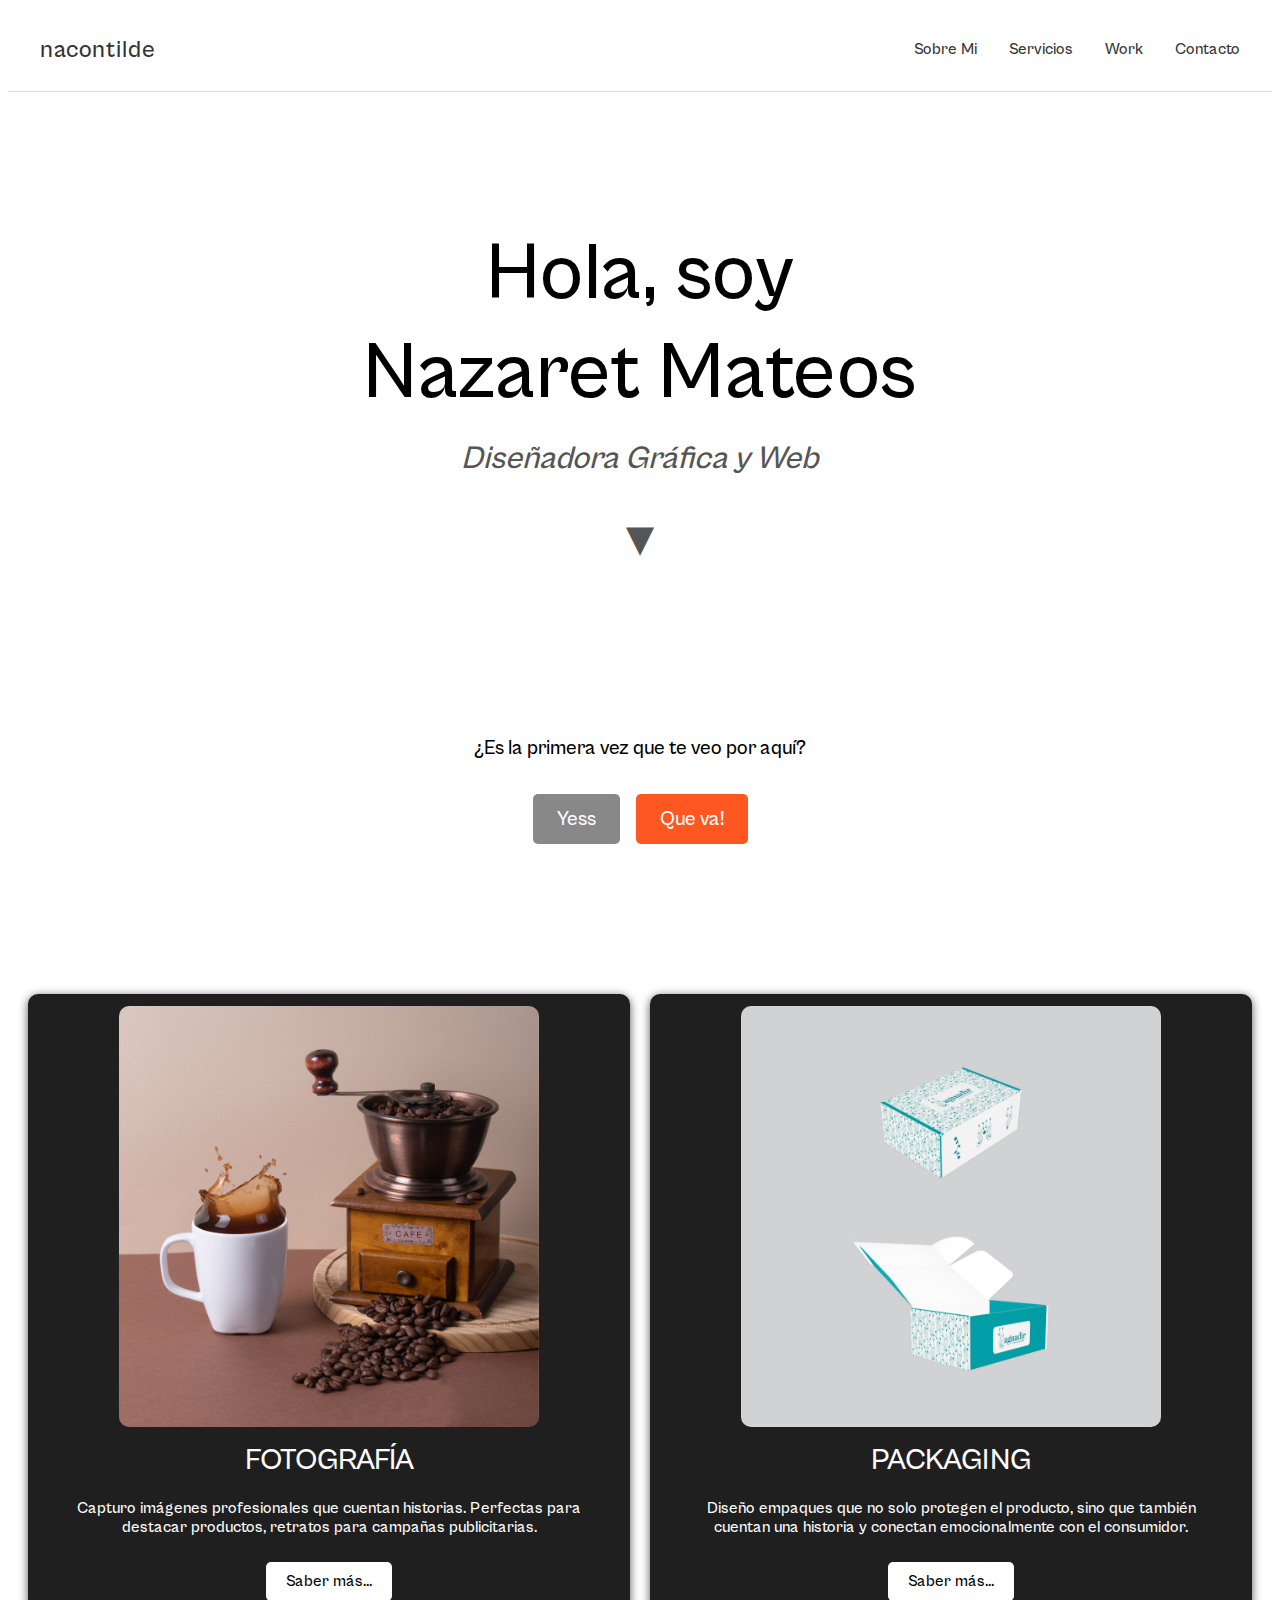
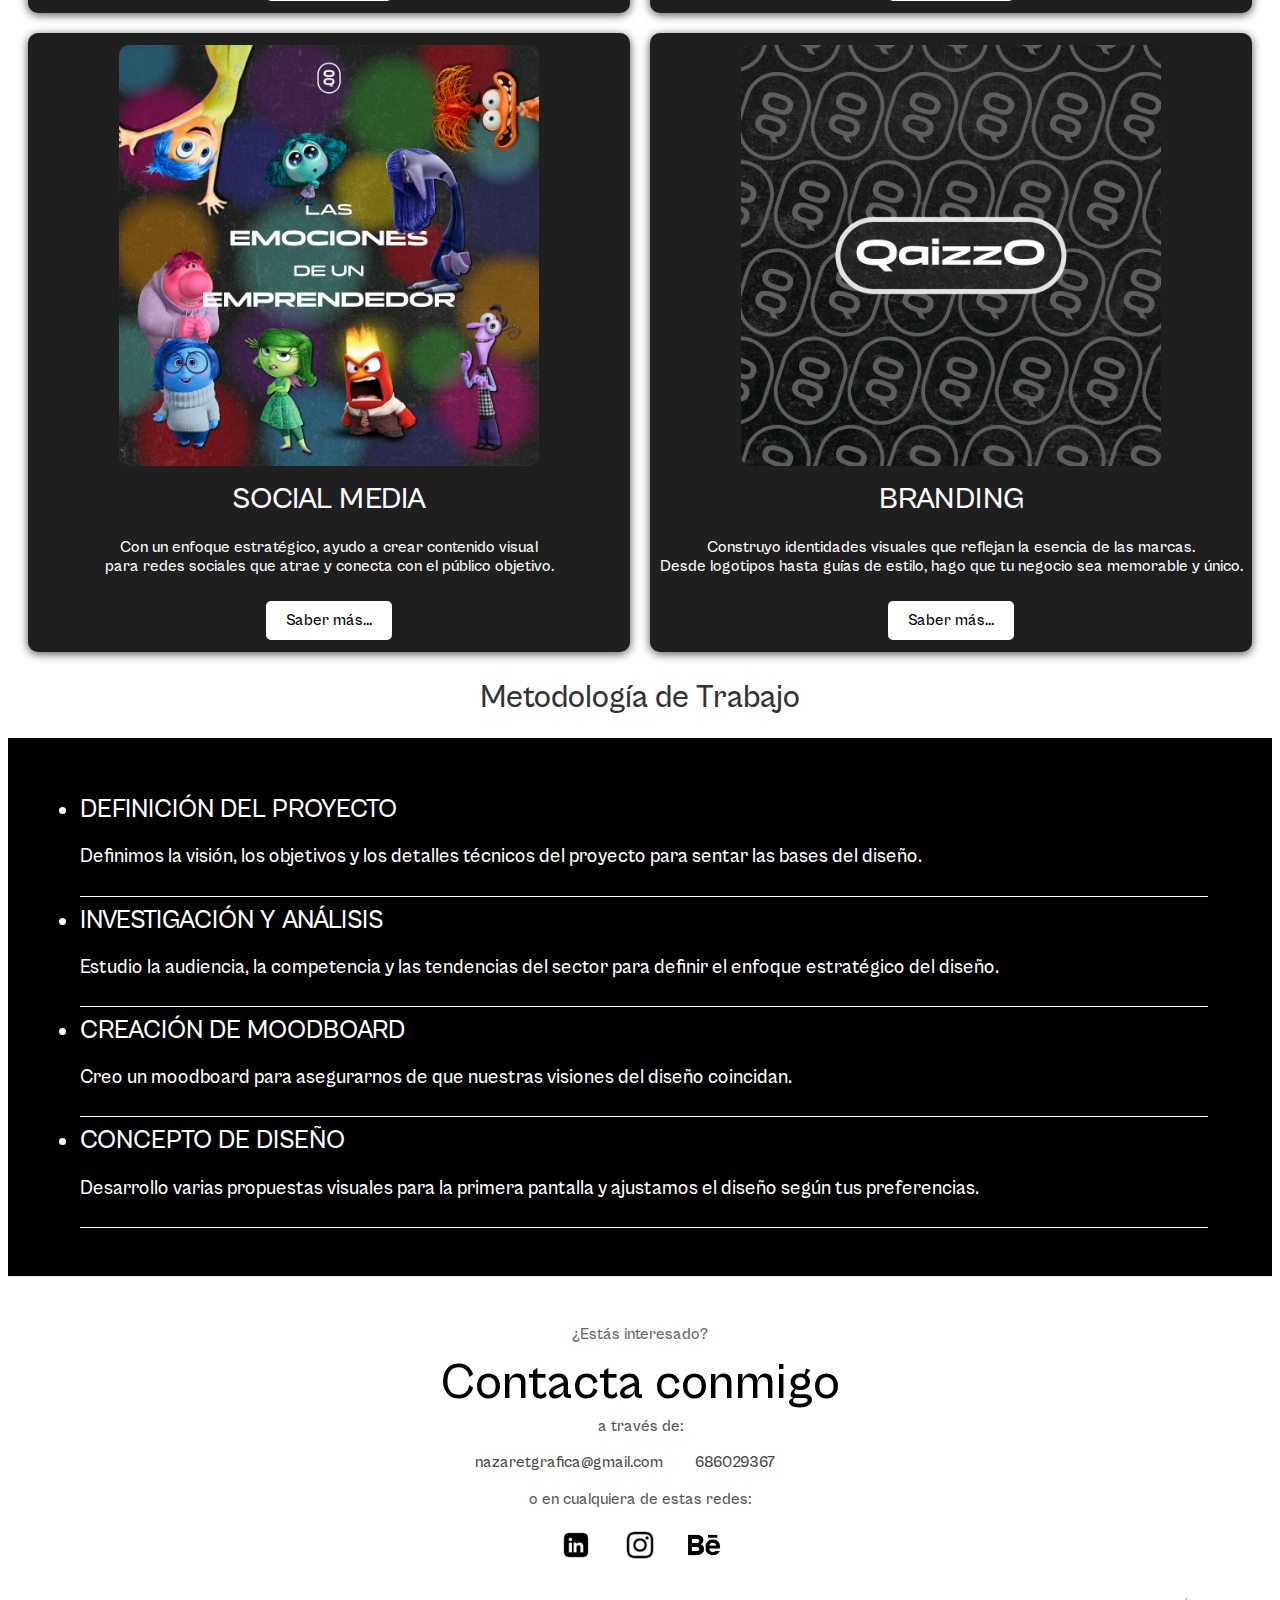
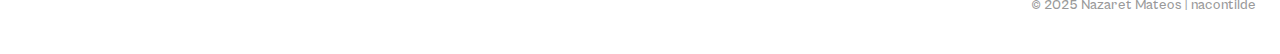
==== Portfolio/index.html @ 20e530ae "guardar" ====
<!DOCTYPE html>
<html lang="en">

<head>
  <meta charset="UTF-8">
  <meta name="viewport" content="width=device-width, initial-scale=1.0">
  <title>Porfolio</title>
  <script defer src="portfolio.js"></script>
  <link rel="stylesheet" href="portfolio.css">
</head>

<body>
  <!-- HEADER -->
  <header class="header">
    <div class="header__container">

      <div class="header__logo-container">
        <a href="index.html" class="header__logo">nacontilde</a>
      </div>


      <nav class="header__nav">
        <ul class="header__menu">
          <li class="header__menu-item"><a href="About.html" class="header__menu-link">Sobre Mi</a></li>


          <li class="header__menu-item header__menu-item--dropdown">
            <a href="Servicios.html" class="header__menu-link">Servicios</a>
            <ul class="header__submenu">
              <li class="header__submenu-item"><a href="Fotografia.html" class="header__submenu-link">Fotografía</a>
              </li>
              <li class="header__submenu-item"><a href="Packaging.html" class="header__submenu-link">Packaging</a></li>
              <li class="header__submenu-item"><a href="SM.html" class="header__submenu-link">Social
                  Media</a></li>
              <li class="header__submenu-item"><a href="Branding.html" class="header__submenu-link">Branding</a></li>
            </ul>
          </li>

          <li class="header__menu-item"><a href="Work.html" class="header__menu-link">Work</a></li>
          <li class="header__menu-item"><a href="Contacto.html" class="header__menu-link">Contacto</a></li>
        </ul>
      </nav>
    </div>
  </header>



  <!--CUERPO-->


  <section class="intro">
    <div class="intro__principal">
      <div class="intro__texto">
        <h1 class="intro__titulo">Hola, soy<br> Nazaret Mateos</h1>
        <p class="intro__subtitulo">
          Diseñadora Gráfica y Web<br>
        </p>
      </div>
      <div class="intro__scroll">
        <span class="intro__scroll-indica">&#9660;</span>
      </div>
  </section>

  <div class="intro__pregunta">
    <p class="intro__boton">¿Es la primera vez que te veo por aquí?</p>
    <div class="intro__botones">
      <button class="intro__boton intro__boton--yes" onclick="handleButtonClick('yes')">Yess</button>
      <button class="intro__boton intro__boton--no" onclick="handleButtonClick('no')">Que va!</button>
    </div>

    <!-- alerta -->
    <div id="alert-container" class="alert-container">
      <p id="alert-text" class="alert-text"></p>
      <button class="alert-close" onclick="closeAlert()">Cerrar</button>
    </div>
  </div>


<!-- SERVICIOS -->
<div class="productos">
  <div class="producto">
    <img class=producto__img src="fotografia/peque.jpg" alt="Producto 1">
    <h3  class="producto__h3">FOTOGRAFÍA</h3>
    <p  class="producto__p">Capturo imágenes profesionales que cuentan historias. Perfectas para <br>
      destacar productos, retratos para campañas publicitarias.</p>
    <a href="Fotografia.html"></a>
    <button class="click-boton">Saber más...</button>
    </a>
  </div>
  <div class="producto">
    <img class=producto__img src="packaging/caja.jpg" alt="Producto 2">
    <h3 class="producto__h3">PACKAGING</h3>
    <p class="producto__p">Diseño empaques que no solo protegen el producto, sino que también <br>
      cuentan una historia y conectan emocionalmente con el consumidor.</p>
    <a href="Packaging.html" target="_blank">
      <button class="click-boton">Saber más...</button>
    </a>
  </div>
  <div class="producto">
    <img class=producto__img src="SocialMedia/emociones.jpg" alt="Producto 3">
    <h3  class="producto__h3">SOCIAL MEDIA</h3>
    <p  class="producto__p">Con un enfoque estratégico, ayudo a crear contenido visual <br>
      para redes sociales que atrae y conecta con el público objetivo.</p>
    <a href="SM.html">
      <button class="click-boton">Saber más...</button>
    </a>
  </div>
  <div class="producto">
    <img class=producto__img src="branding/qfondo.jpg" alt="Producto 3">
    <h3  class="producto__h3">BRANDING</h3>
    <p  class="producto__p">Construyo identidades visuales que reflejan la esencia de las marcas.<br>
      Desde logotipos hasta guías de estilo, hago que tu negocio sea memorable y único.</p>
    <a href="Branding.html">
      <button class="click-boton">Saber más...</button>
    </a>
  </div>
</div>






  <h2 class="metodologia__titulo">Metodología de Trabajo</h2>

  <div class="metodologia">
    <ul class="lista">
      <li class="lista__item">DEFINICIÓN DEL PROYECTO
        <p>Definimos la visión, los objetivos y los detalles técnicos del proyecto para sentar las bases del diseño.</p>
      </li>
      <li class="lista__item">INVESTIGACIÓN Y ANÁLISIS
        <p>Estudio la audiencia, la competencia y las tendencias del sector para definir el enfoque estratégico del
          diseño.</p>
      </li>
      <li class="lista__item">CREACIÓN DE MOODBOARD
        <p>Creo un moodboard para asegurarnos de que nuestras visiones del diseño coincidan.</p>
      </li>
      <li class="lista__item">CONCEPTO DE DISEÑO
        <p>Desarrollo varias propuestas visuales para la primera pantalla y ajustamos el diseño según tus preferencias.
        </p>
      </li>
  </div>


  



  <!--FOOTER-->
  <footer class="footer">
    <div class="footer__contenido">
      <p class="footer__intro">¿Estás interesado?</p>
      <h2 class="footer__title">Contacta conmigo</h2>
      <p class="footer__text"> a través de:</p>
      <div class="footer__contacto">
        <a href="mailto:nazaretgrafica@gmail.com" class="footer__link">nazaretgrafica@gmail.com</a>
        <p class="footer__link">686029367</p>
      </div>
      <p class="footer__text"> o en cualquiera de estas redes:</p>
      <div class="footer__socials">
        <a href="https://www.linkedin.com/in/nazaretmateos/" class="footer__social" aria-label="LinkedIn"
          target="_blank">
          <img src="fotos/linkedin.png" alt="LinkedIn" class="footer__icon">
        </a>
        <a href="https://www.instagram.com/nacontilde/" class="footer__social" aria-label="Instagram" target="_blank">
          <img src="fotos/instagram.png" alt="Instagram" class="footer__icon">
        </a>
        <a href="https://www.behance.net/nazaretmateosgarcia" class="footer__social" aria-label="Behance"
          target="_blank">
          <img src="fotos/Behance-icon-01.png" alt="Behance" class="footer__icon">
        </a>
      </div>
    </div>
    <div class="footer__bottom">
      <p class="footer__copyright">
        © 2025 Nazaret Mateos | nacontilde
      </p>
    </div>
  </footer>
</body>

</html>
---- Portfolio/portfolio.css ----
* {
  box-sizing: border-box;
  font-family: 'Cabinet Grotesk';
}

@font-face {
  font-family: 'Cabinet Grotesk';
  src: url('fuentes/CabinetGrotesk-Variable.ttf');
  font-weight: 500;
  font-style: normal;
}

body {
  background-color: #ffffff;
  color: #333;
}

/* HEADER */
.header {
  background-color: #fff;
  border-bottom: 1px solid #ddd;
  padding: 1rem 2rem;
  position: sticky;
  top: 0;
  z-index: 10;
}

.header__container {
  display: flex;
  justify-content: space-between;
  align-items: center;
}


.header__logo-container {
  display: flex;
  align-items: center;
  gap: 0.5rem;
}

.header__logo-imagen {
  width: 60px;
  height: 60px;
  border-radius: 30px;
}

.header__logo {
  font-size: 1.5rem;
  font-weight: bold;
  text-decoration: none;
  color: #333;
}


.header__menu {
  list-style: none;
  display: flex;
  gap: 2rem;
}

.header__menu-link {
  text-decoration: none;
  color: #333;
  font-size: 1rem;
  transition: color 0.3s;
}

.header__menu-link:hover {
  text-decoration: underline;
}


.header__menu-item--dropdown {
  position: relative;
}

.header__submenu {
  list-style: none;
  position: absolute;
  top: 100%;
  left: 0;
  background-color: #fff;
  border: 1px solid #ddd;
  box-shadow: 0px 4px 6px rgba(0, 0, 0, 0.1);
  display: none;
  flex-direction: column;
  padding: 0.5rem 0;
  z-index: 10;
}

.header__submenu-item {
  padding: 0.5rem 1rem;
}

.header__submenu-link {
  text-decoration: none;
  color: #333;
  font-size: 0.9rem;
  transition: color 0.3s;
}

.header__submenu-link:hover {
  text-decoration: underline;
}

.header__menu-item--dropdown:hover .header__submenu {
  display: flex;
}


@media (max-width: 768px) {
  .header__nav {
    position: absolute;
    top: 100%;
    left: 0;
    width: 100%;
    background-color: #fff;
    border-top: 1px solid #ddd;
    display: none;
    flex-direction: column;
  }

  .header__nav--active {
    display: flex;
  }

  .header__menu {
    flex-direction: column;
    gap: 1rem;
    padding: 1rem;
  }

  .header__menu-link {
    font-size: 1.2rem;
  }

  .header__submenu {
    position: static;
    box-shadow: none;
    border: none;
  }

  .header__submenu-item {
    padding: 0.5rem 0;
  }
}





/* PAG PRINCIPAL */

.intro {
  display: flex;
  flex-direction: column;
  align-items: center;
  justify-content: center;
  text-align: center;
  padding: 2rem;
  position: relative;
  margin-bottom: 8%;
  margin-top: 8%;
}

.intro__principal {
  position: relative;
  z-index: 1;
}

.intro__titulo {
  font-size: 5rem;
  font-weight: bold;
  color: #000000;
  margin: 0;
}

.intro__subtitulo {
  font-size: 2rem;
  color: #555555;
  margin-top: 1rem;
  font-style: italic;
  justify-self: center;
}

.intro__scroll {
  position: static;
  bottom: 10px;
  font-size: 3rem;
  color: #555555;
}


.intro__pregunta {
  flex-grow: 1;
  display: flex;
  flex-direction: column;
  margin-bottom: 8rem;

}

.intro__boton {
  font-size: 20px;
  color: #000000;
  align-self: center;
  padding: 0.8rem 1.5rem;
  border: none;
  border-radius: 5px;
  cursor: pointer;
  transition: background-color 0.3s, transform 0.2s;
}

.intro__botones {
  display: flex;
  justify-content: center;
  gap: 1rem;
}


.intro__boton--yes {
  background-color: #888888;
  color: #fff;
}

.intro__boton--yes:hover {
  background-color: #888888;
}

.intro__boton--no {
  background-color: #FF5722;
  color: #fff;
}

.intro__boton--no:hover {
  background-color: #d84315;
}

.alert-container {
  display: none;

  position: fixed;
  top: 50%;
  left: 50%;
  transform: translate(-50%, -50%);
  background-color: #fff;
  padding: 1.5rem 2rem;
  box-shadow: 0 4px 8px rgba(0, 0, 0, 0.2);
  border-radius: 8px;
  z-index: 1000;
  text-align: center;
  width: 300px;
}

.alert-text {
  font-size: 1rem;
  margin-bottom: 1rem;
}

.alert-close {
  padding: 0.5rem 1rem;
  font-size: 0.9rem;
  background-color: #888888;
  color: #fff;
  border: none;
  border-radius: 5px;
  cursor: pointer;
}

.alert-close:hover {
  background-color: #888888;
}

.alert-overlay {
  display: none;
  position: fixed;
  top: 0;
  left: 0;
  width: 100%;
  height: 100%;
  background-color: rgba(0, 0, 0, 0.5);
  z-index: 999;
}




.metodologia__titulo {
  font-size: 2rem;
  margin-bottom: 20px;
  text-align: center;
}

.metodologia__intro {
  font-size: 1.2rem;
  text-align: center;
  margin-bottom: 40px;
}


.metodologia {
  display: flex;
  flex-direction: row;
  justify-content: space-between;
  align-items: flex-start;
  padding: 2rem;
  background-color: #000000;
  color: #ffffff;
}

.lista {
  flex: 1;
  margin-right: 2rem;
}

.what-i-do__description {
  margin-bottom: 2rem;
}

.what-i-do__text {
  font-size: 1.1rem;
  line-height: 1.8;
  margin-bottom: 1rem;
}

.lista__item {
  font-size: 1.6rem;
  font-weight: normal;
  padding: 0.5rem 0;
  border-bottom: 1px solid #ffffff;
  transition: color 0.3s ease, border-color 0.3s ease;
}

.lista__item p {
  font-size: 1.2rem;

}



.productos {
  display: grid;
  grid-template-columns: repeat(2, 1fr);
  gap: 20px;
  margin: 20px;
  margin-top: 150px;
}

.producto {
  background: rgb(31, 31, 31);
  border-radius: 10px;
  overflow: hidden;
  text-align: center;
  transition: transform 0.2s ease-in-out;
  padding-bottom: 2%;
  padding-left: 0.1%;
  padding-top: 2%;
  padding-right: 0.1%;
  box-shadow: 0px 2px 10px rgba(0, 0, 0, 0.667);
}
.producto:hover {
  transform: scale(1.01);

}

.producto__a {
  text-decoration: none;
  color: rgb(255, 255, 255);
}

.producto__img {
  width: 70%;
  height: auto;
  border-radius: 10px;
}

.producto__h3 {
  font-size: 30px;
  margin: 10px 0 5px 0;
  color: white;
}

.producto__p {
  margin: 0 0 10px 0;
  margin-top: 20px;
  color: white;
}


.click-boton{
  display: inline-block;
  padding: 10px 20px;
  margin-top: 15px;
  background-color: #ffffff;
  color: rgb(0, 0, 0);
  border: none;
  border-radius: 5px;
  cursor: pointer;
  font-size: 16px;
  text-align: center;
}

.click-boton:hover {
  background-color: #e0e0e0;
}








/* SOBRE MI */


.about-me {
  display: flex;
  flex-direction: column;
  align-items: center;
  text-align: center;
  padding: 50px 20px;
  gap: 20px;
  background-color: #f9f9f9;
}

.about-me__content {
  max-width: 600px;
}

.about-me__title {
  font-size: 4rem;
  margin-bottom: 10px;
  color: #333;
  transform: translate3d(0px, -50%, 0px) scale3d(0.8, 0.8, 1);
  transform-style: preserve-3d;
  opacity: 0;
  transition: transform 1s ease, opacity 1s ease;
}
.about-me__title--visible {
  transform: translate3d(0px, 0%, 0px) scale3d(1, 1, 1);
  opacity: 1;
}

.about-me__description {
  font-size: 1rem;
  color: #555;
}

.about-me__video {
  position: relative;
  width: 100%;
  max-width: 252px;
  height: 450px;
  overflow: hidden;
  border-radius: 10px;
  box-shadow: 0px 4px 15px rgba(0, 0, 0, 0.2);
}

.about-me__video-element {
  position: absolute;
  top: 0;
  left: 0;
  height: 100%;
  object-fit: cover;
  border-radius: 10px;
}







.about {

  text-align: left;

}

.about__title {
  font-size: 60px;
  margin-bottom: 1px;
  padding: 2rem;
  background-color: #000000;
  color: #ffffff;
}

.about__subtitle {
  margin-left: 1rem;
  font-weight: 500;
  line-height: 130%;
  font-size: 30px;
  

}

.about__text {
  margin-left: 1rem;
  font-weight: 500;
  line-height: 130%;
  font-size: 20px;
  margin-right: 2rem;

}


.contacto-boton {
  margin-left: 3rem;
  display: inline-block;
  padding: 10px 20px;
  margin-top: 20px;
  background-color: #595959;
  color: white;
  text-align: center;
  border: none;
  border-radius: 5px;
  font-size: 22px;
  text-decoration: none;
  cursor: pointer;
  transition: background-color 0.3s ease;
  margin-bottom: 30px;
}

.contacto-boton:hover {
  background-color: #2f2f2f;
}

/* Contenedor principal */
.what-i-do {
  display: flex;
  flex-direction: row;
  justify-content: space-between;
  align-items: flex-start;
  padding: 2rem;
  background-color: #000000;
  color: #ffffff;
}

.what-i-do__content {
  flex: 1;
  margin-right: 2rem;
}

.what-i-do__title {
  font-size: 60px;
  font-weight: bold;
  display: flex;
  align-items: center;
  margin-bottom: 1.5rem;
}


.what-i-do__description {
  margin-bottom: 2rem;
}

.what-i-do__text {
  font-size: 1.1rem;
  line-height: 1.8;
  margin-bottom: 1rem;
}

.what-i-do__text strong {
  font-weight: bold;
}

.what-i-do__list {
  flex: 1;
}

.what-i-do__items {
  list-style: none;
  padding: 0;
  margin: 0;
}

.what-i-do__item {
  font-size: 1.2rem;
  font-weight: normal;
  padding: 0.5rem 0;
  border-bottom: 1px solid #ffffff;
  transition: color 0.3s ease, border-color 0.3s ease;
}





/* SERVICIOS */
.titulo__servicios {
  margin-left: 3rem;
  font-size: 60px;

}

.servicios {
  display: flex;
  align-items: flex-start;
  gap: 2rem;
  padding: 2rem;
}

.servicios__titulos {
  flex: 1;
}

.servicios__link {
  text-decoration: none;
}

.servicios__titulo {
  font-size: 1.8rem;
  color: #000000;
  margin-bottom: 5rem;
  margin-left: 8rem;
  cursor: pointer;
  transition: color 0.2s;
}

.servicios__titulo:hover {
  color: #888888;
  text-decoration: underline;
}

.servicios__imagen {
  flex: 1;
  display: flex;
  justify-content: center;
  align-items: center;

}

.servicios__imagen-content {
  max-width: 100%;
  max-height: 500px;
  object-fit: cover;
  transition: opacity 0.1s;
  border-radius: 20px;
  margin-right: 150px;
  box-shadow: 0px 2px 10px rgba(0, 0, 0, 0.667);
}


/* FOTOGRAFIA */

.fotografia {

  text-align: left;

}

.fotografia__title {
  font-size: 60px;
  margin-left: 1rem;
  color: #333;
  margin-bottom: 1px;
}

.fotografia__subtitle {
  margin-left: 1rem;

}

.fotografia__text {
  margin-left: 1rem;
}

.fotografia__grid {
  display: grid;
  grid-template-columns: repeat(4, 1fr);
  gap: 1rem;
  justify-content: start;

}


.fotografia__item {
  position: relative;
  overflow: hidden;
}


.fotografia__imagen {
  width: 100%;
  height: 100%;
  display: block;
  object-fit: cover;
  transition: transform 0.3s ease, box-shadow 0.3s ease;
  cursor: pointer;
}

.fotografia__imagen:hover {
  transform: scale(1.05);
  box-shadow: 0 8px 15px rgba(0, 0, 0, 0.2);
}

.fotografia__item:nth-child(2n) .fotografia__imagen {
  grid-row: span 2;
}

.fotografia__item:nth-child(3n) .fotografia__imagen {
  grid-column: span 2;
}






/* PACKAGING */






/* SOCIAL MEDIA */
#emociones {
  width: 80%;
  margin: auto;
  overflow: hidden;
}

.emociones-container {
  display: flex;
  transition: transform 0.5s ease-in-out;
}

.emociones-item {
  min-width: 90%;
  box-sizing: border-box;
}

.emociones-item img {
  width: 50%;
  display: block;
  place-self: center;

}

.emociones-navigation {
  display: flex;
  justify-content: space-between;
  position: relative;
  top: -50px;
}

.nav-button {
  background-color: #000000;
  color: white;
  border: none;
  padding: 6px 10px;
  cursor: pointer;
  border-radius: 5px;
}

.nav-button:hover {
background-color: #2d2d2d;
}















/* BRANDING */
.branding {
  margin: 2rem;
  padding: 1rem;
  background-color: #f9f9f9;
  border-radius: 8px;
}

.branding__title {
  font-size: 2rem;
  color: #333;
  margin-bottom: 1rem;
}

.branding__list {
  list-style-type: none;
  padding: 0;
  margin: 0;
}

.branding__item {
  font-size: 1.2rem;
  color: #555;
  padding: 0.5rem 0;
  border-bottom: 1px solid #ddd;
  transition: color 0.2s ease;
}

.branding__item:last-child {
  border-bottom: none;
}



/* WORK */

.work {
  padding: 40px;
  text-align: center;
  background-color: #ffffff;
}

.work__gallery {
  display: flex;
  flex-direction: column; 
  align-items: center; 
  gap: 0; 
}


.work__item {
  display: flex;
  align-items: center;
  justify-content: flex-start;
  width: 100%; 
  max-width: 900px; 
  margin-bottom: 20px; 
  overflow: hidden;
  cursor: pointer;
  transition: transform 0.3s ease, box-shadow 0.3s ease;
}


.work__item:nth-child(odd) {
  justify-content: flex-start; 
}

.work__item:nth-child(even) {
  justify-content: flex-end; 
}

.work__item:hover {
  transform: scale(0.98); 
}

.work__image {
  width: 100%;
  max-width: 400px;
  height: auto;
  object-fit: cover;
  border-radius: 10px;
  transition: transform 0.3s ease, opacity 0.3s ease;
}

.work__item:hover .work__image {
  transform: scale(1.05);
  opacity: 0.9;
}


.work {
  padding: 40px;
  text-align: center;
}

.work__gallery {
  display: flex;
  flex-direction: column; 
  align-items: center; 
  gap: 0; 
}


.work__item {
  display: flex;
  align-items: center;
  justify-content: flex-start; 
  width: 100%; 
  max-width: 900px; 
  margin-bottom: 20px; 
  overflow: hidden;
  cursor: pointer;
  transition: transform 0.3s ease, box-shadow 0.3s ease;
}

.work__item:nth-child(odd) {
  justify-content: flex-start; 
}

.work__item:nth-child(even) {
  justify-content: flex-end; 
}

.work__item:hover {
  transform: scale(0.98); 
}

.work__image {
  width: 100%;
  max-width: 400px;
  height: auto;
  object-fit: cover;
  border-radius: 10px;
  transition: transform 0.3s ease, opacity 0.3s ease;
}


.work__item:hover .work__image {
  transform: scale(1.05);
  opacity: 0.9;
}


.modal {
  display: none; 
  position: fixed;
  top: 0;
  left: 0;
  width: 100%;
  height: 100%;
  background-color: rgba(0, 0, 0, 0.8);
  justify-content: center;
  align-items: center;
  z-index: 1000;
}

.modal__content {
  max-width: 90%;
  max-height: 90%;
  text-align: center;
  background-color: white;
  padding: 20px;
  border-radius: 10px;
}

.modal__image {
  max-width: 100%;
  max-height: 70vh;
  object-fit: contain;
  border-radius: 10px;
  margin-bottom: 20px;
}

.modal__description {
  margin-top: 15px;
  font-size: 1rem;
  color: #333;
}

.modal:hover {
  cursor: pointer;
}

.modal__close-button {
  position: absolute;
  top: 10px;
  right: 10px;
  background-color: #000000;
  color: white;
  border: none;
  border-radius: 5px;
  padding: 15px 20px;
  font-size: 16px;
  cursor: pointer;
  transition: background-color 0.3s ease;
}

.modal__close-button:hover {
  background-color: #2e2e2e;
}











/* FORMULARIO-CONTACTO */
.formulario__h1 {
  font-size: 90px;
  font-weight: bolder;
  margin-left: 30px;
}

.contact {
  background-color: #000;
  color: #fff;
  padding: 2rem;
}


.contact__form {
  max-width: 600px;
  margin: 0 auto;
  display: flex;
  flex-direction: column;
  gap: 1.5rem;
}


.contact__group {
  display: flex;
  flex-direction: column;
  gap: 0.5rem;
}

.contact__label {
  font-size: 1rem;
}

.contact__input,
.contact__textarea {
  background-color: #b9b9b935;
  color: #000000;
  border: 1px solid #333;
  padding: 0.8rem;
  font-size: 1rem;
  border-radius: 4px;
  outline: none;
  transition: border-color 0.3s ease;
}

.contact__input::placeholder,
.contact__textarea::placeholder {
  color: #ffffff60;
}

.contact__input:focus,
.contact__textarea:focus {
  border-color: #888888;
}

.contact__textarea {
  resize: none;
  height: 100px;
}


.contact__button {
  background-color: #333;
  color: #fff;
  border: none;
  padding: 0.8rem 1.5rem;
  font-size: 1rem;
  border-radius: 4px;
  cursor: pointer;
  transition: background-color 0.3s ease;
}

.contact__button:hover {
  background-color: #444;
}

.contact__button:active {
  background-color: #555;
}






/* FOOTER */
.footer {
  background-color: #fff;
  color: #333;
  padding: 2rem 1rem;
  text-align: center;
  border-top: 1px solid #eaeaea;

}

.footer__contenido {
  max-width: 800px;
  margin: 0 auto;
}

.footer__intro {
  font-family: 'Cabinet Grotesk', sans-serif;
  font-size: 1rem;
  margin-bottom: 0.5rem;
  color: #666;
}

.footer__title {
  font-family: 'Cabinet Grotesk', sans-serif;
  font-size: 50px;
  font-weight: bolder;
  margin-bottom: 1px;
  margin-top: 2px;
  color: #000;
}

.footer__text {
  font-size: 1rem;
  color: #555;
  margin-bottom: 1px;
  margin-top: 2px;
}

.footer__contacto {
  display: flex;
  justify-content: center;
  align-items: center;
  gap: 2rem;
  margin-right: 30px;

}

.footer__link {
  font-size: 1rem;
  color: #4a4a4a;
  text-decoration: none;
  transition: color 0.3s ease;

}

.footer__link:hover {
  color: #888888;

}

.footer__socials {
  display: flex;
  justify-content: center;
  gap: 1.5rem;
  margin-bottom: 2rem;
}

.footer__social {
  display: inline-block;
  width: 40px;
  height: 40px;
  margin-top: 15px;
}

.footer__icon {
  width: 100%;
  height: 100%;
  object-fit: cover;
  transition: transform 0.3s ease;
}

.footer__social:hover .footer__icon {
  transform: scale(1.1);
}

.footer__bottom {
  font-size: 0.875rem;
  color: #999;
  margin-top: 1rem;
}

.footer__copyright {
  margin: 0;
  text-align: right;
}
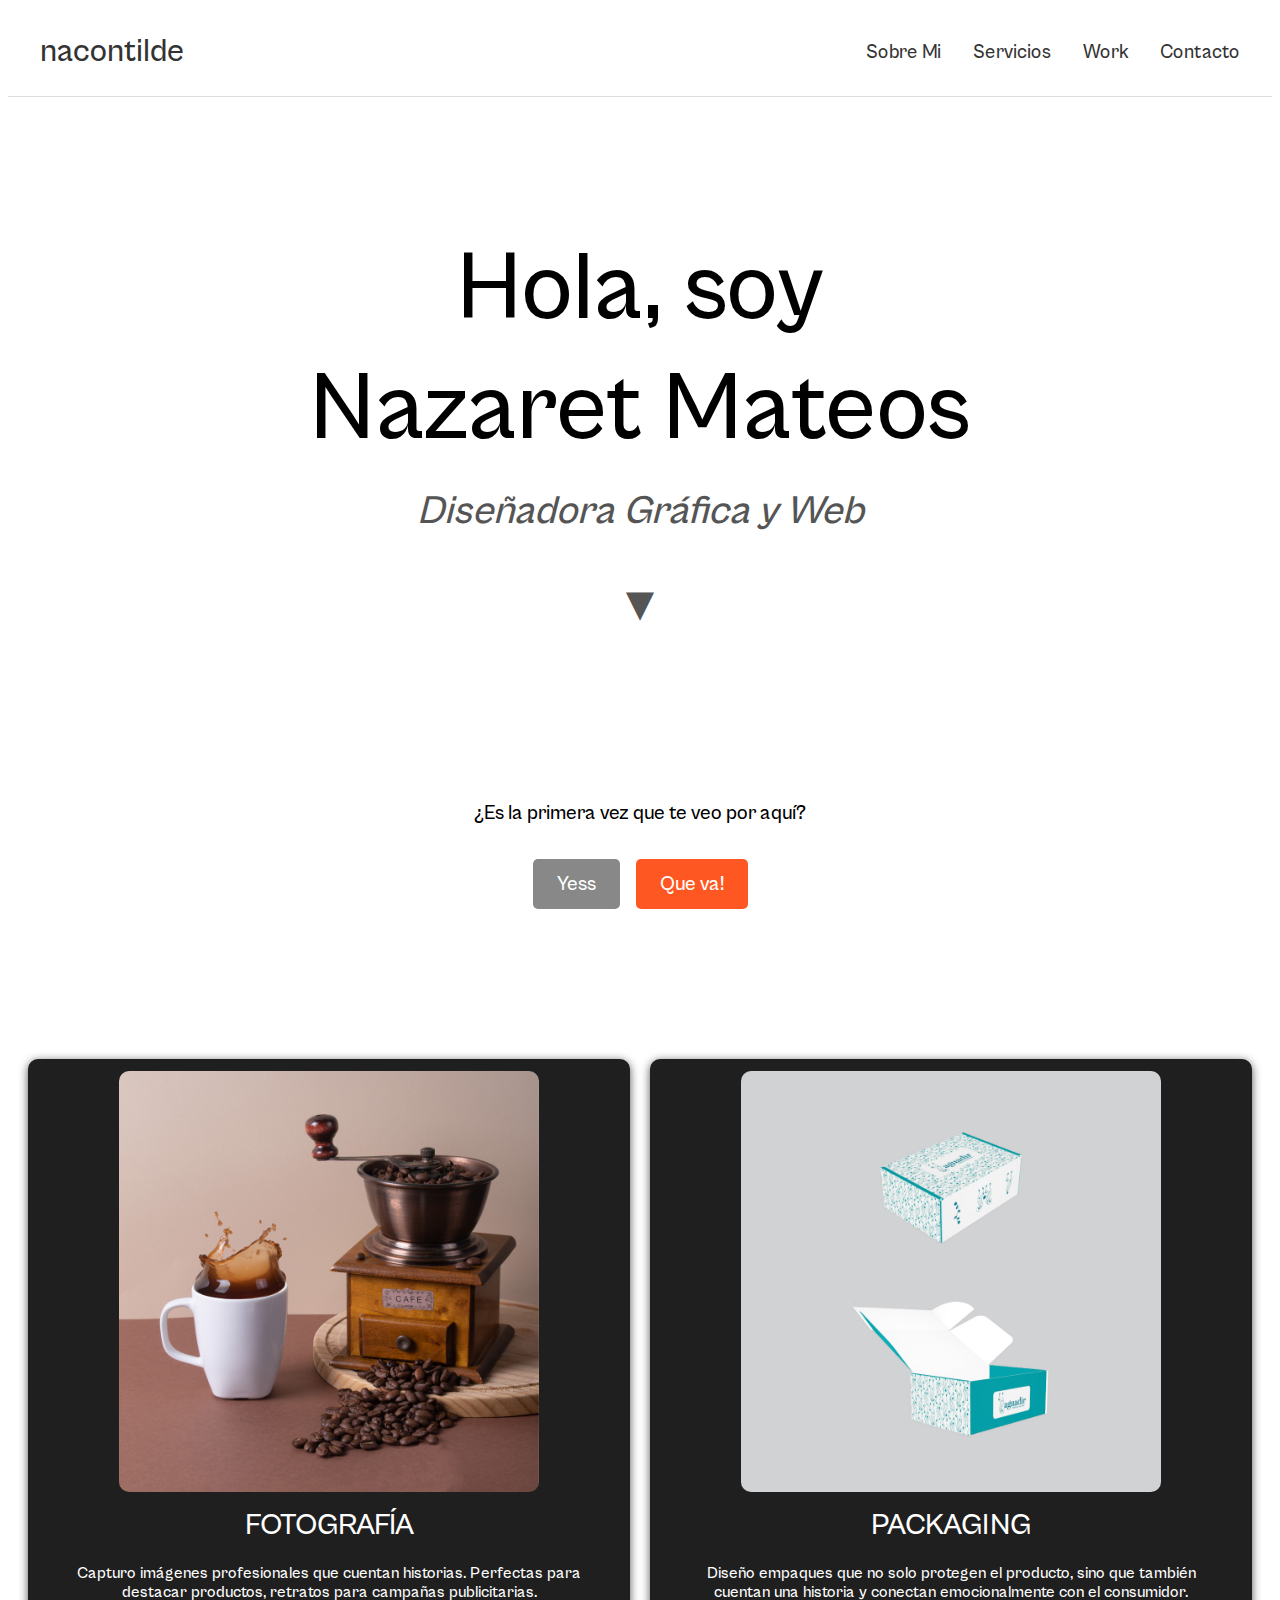
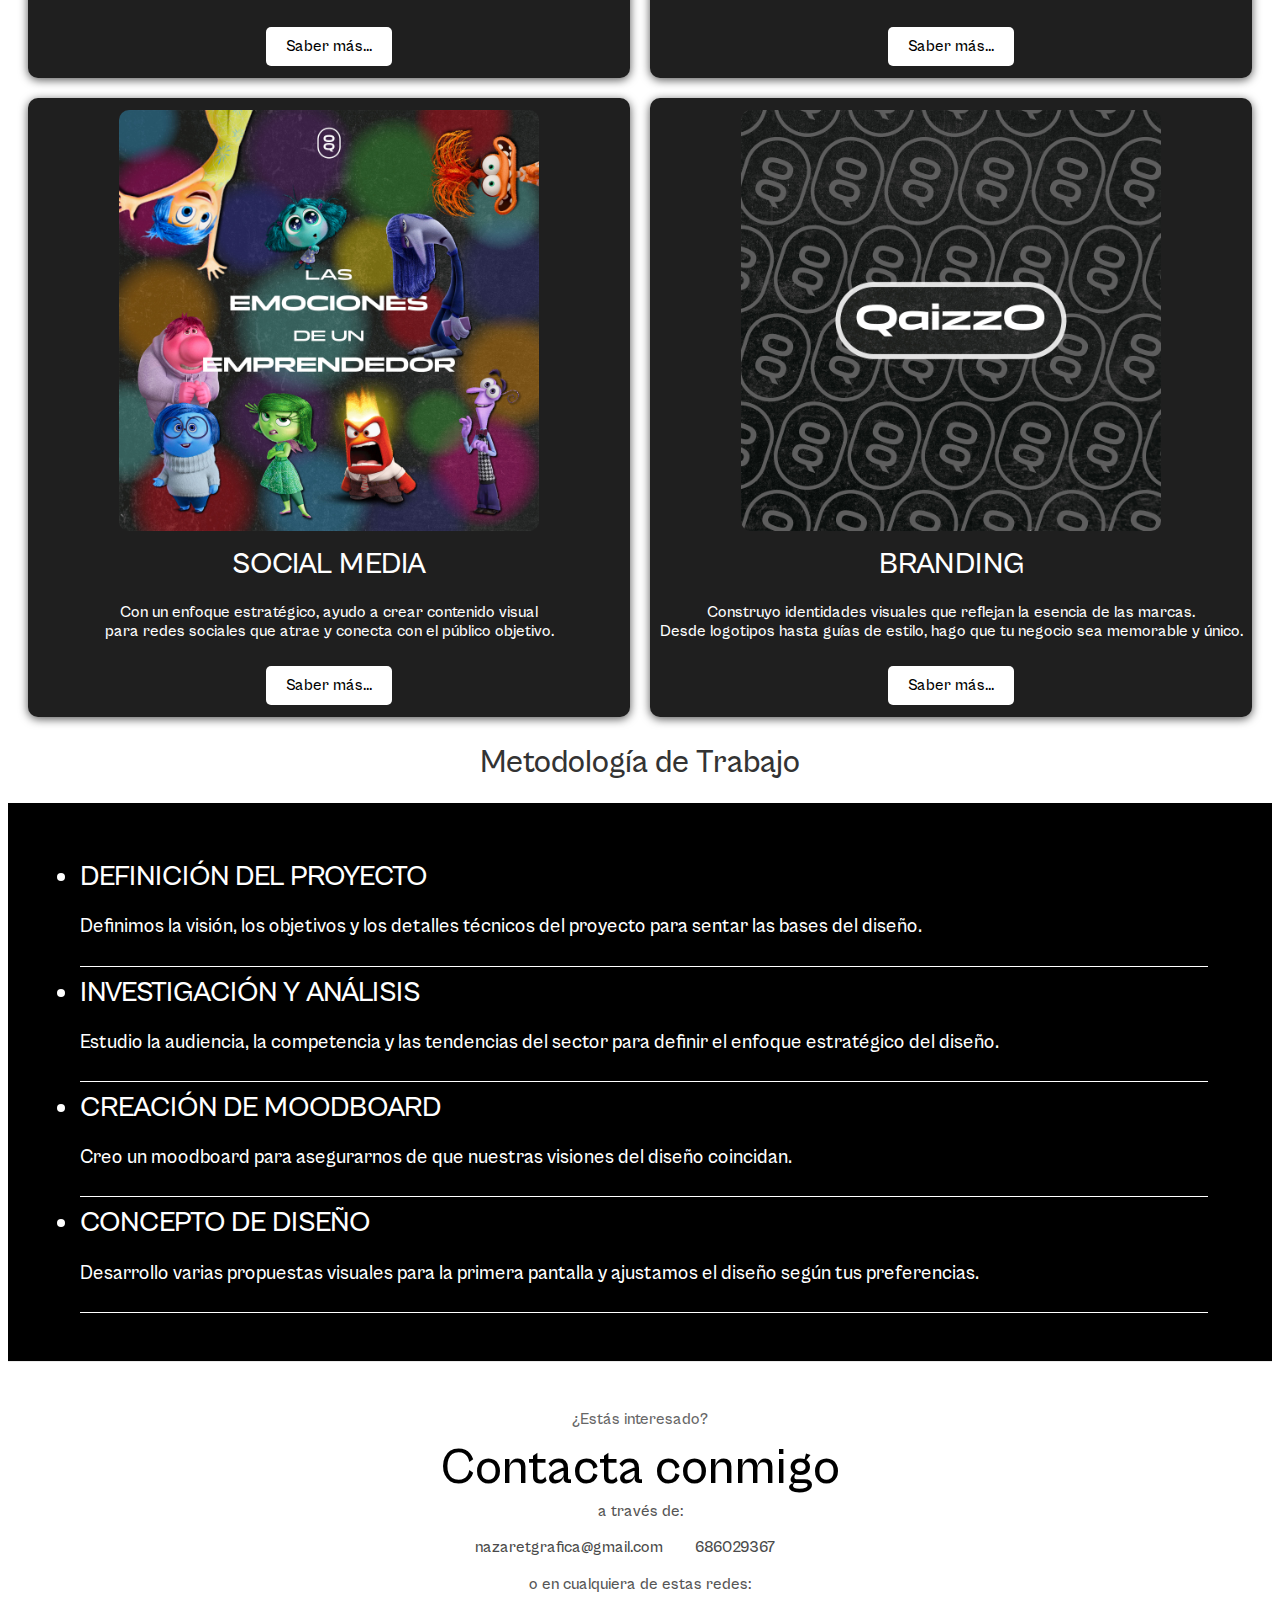
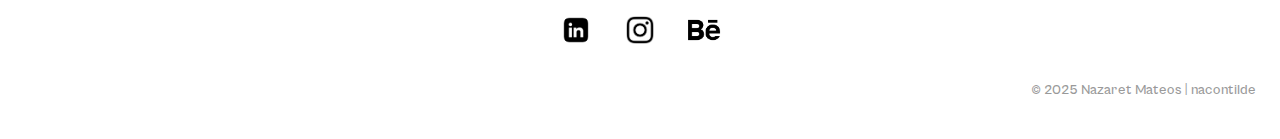
==== commit 8c721023: "guardar" ====
--- a/Portfolio/index.html
+++ b/Portfolio/index.html
@@ -18,6 +18,7 @@
         <a href="index.html" class="header__logo">nacontilde</a>
       </div>
 
+      <button class="header__toggle" aria-label="Abrir menú">☰</button>
 
       <nav class="header__nav">
         <ul class="header__menu">
@@ -76,45 +77,46 @@
   </div>
 
 
-<!-- SERVICIOS -->
-<div class="productos">
-  <div class="producto">
-    <img class=producto__img src="fotografia/peque.jpg" alt="Producto 1">
-    <h3  class="producto__h3">FOTOGRAFÍA</h3>
-    <p  class="producto__p">Capturo imágenes profesionales que cuentan historias. Perfectas para <br>
-      destacar productos, retratos para campañas publicitarias.</p>
-    <a href="Fotografia.html"></a>
-    <button class="click-boton">Saber más...</button>
-    </a>
+  <!-- SERVICIOS -->
+  <div class="productos">
+    <div class="producto">
+      <img class="producto__img" src="fotografia/peque.jpg" alt="Producto 1">
+      <h3 class="producto__h3">FOTOGRAFÍA</h3>
+      <p class="producto__p">Capturo imágenes profesionales que cuentan historias. Perfectas para <br>
+        destacar productos, retratos para campañas publicitarias.
+      </p>
+      <a href="Fotografia.html" class="producto__link">
+        <button class="click-boton">Saber más...</button>
+      </a>
+    </div>
+    <div class="producto">
+      <img class=producto__img src="packaging/caja.jpg" alt="Producto 2">
+      <h3 class="producto__h3">PACKAGING</h3>
+      <p class="producto__p">Diseño empaques que no solo protegen el producto, sino que también <br>
+        cuentan una historia y conectan emocionalmente con el consumidor.</p>
+      <a href="Packaging.html" target="_blank">
+        <button class="click-boton">Saber más...</button>
+      </a>
+    </div>
+    <div class="producto">
+      <img class=producto__img src="SocialMedia/emociones.jpg" alt="Producto 3">
+      <h3 class="producto__h3">SOCIAL MEDIA</h3>
+      <p class="producto__p">Con un enfoque estratégico, ayudo a crear contenido visual <br>
+        para redes sociales que atrae y conecta con el público objetivo.</p>
+      <a href="SM.html">
+        <button class="click-boton">Saber más...</button>
+      </a>
+    </div>
+    <div class="producto">
+      <img class=producto__img src="branding/qfondo.jpg" alt="Producto 3">
+      <h3 class="producto__h3">BRANDING</h3>
+      <p class="producto__p">Construyo identidades visuales que reflejan la esencia de las marcas.<br>
+        Desde logotipos hasta guías de estilo, hago que tu negocio sea memorable y único.</p>
+      <a href="Branding.html">
+        <button class="click-boton">Saber más...</button>
+      </a>
+    </div>
   </div>
-  <div class="producto">
-    <img class=producto__img src="packaging/caja.jpg" alt="Producto 2">
-    <h3 class="producto__h3">PACKAGING</h3>
-    <p class="producto__p">Diseño empaques que no solo protegen el producto, sino que también <br>
-      cuentan una historia y conectan emocionalmente con el consumidor.</p>
-    <a href="Packaging.html" target="_blank">
-      <button class="click-boton">Saber más...</button>
-    </a>
-  </div>
-  <div class="producto">
-    <img class=producto__img src="SocialMedia/emociones.jpg" alt="Producto 3">
-    <h3  class="producto__h3">SOCIAL MEDIA</h3>
-    <p  class="producto__p">Con un enfoque estratégico, ayudo a crear contenido visual <br>
-      para redes sociales que atrae y conecta con el público objetivo.</p>
-    <a href="SM.html">
-      <button class="click-boton">Saber más...</button>
-    </a>
-  </div>
-  <div class="producto">
-    <img class=producto__img src="branding/qfondo.jpg" alt="Producto 3">
-    <h3  class="producto__h3">BRANDING</h3>
-    <p  class="producto__p">Construyo identidades visuales que reflejan la esencia de las marcas.<br>
-      Desde logotipos hasta guías de estilo, hago que tu negocio sea memorable y único.</p>
-    <a href="Branding.html">
-      <button class="click-boton">Saber más...</button>
-    </a>
-  </div>
-</div>
 
 
 
@@ -142,7 +144,7 @@
   </div>
 
 
-  
+
 
 
 
--- a/Portfolio/portfolio.css
+++ b/Portfolio/portfolio.css
@@ -14,6 +14,7 @@
   background-color: #ffffff;
   color: #333;
 }
+
 
 /* HEADER */
 .header {
@@ -31,7 +32,6 @@
   align-items: center;
 }
 
-
 .header__logo-container {
   display: flex;
   align-items: center;
@@ -51,7 +51,6 @@
   color: #333;
 }
 
-
 .header__menu {
   list-style: none;
   display: flex;
@@ -68,7 +67,6 @@
 .header__menu-link:hover {
   text-decoration: underline;
 }
-
 
 .header__menu-item--dropdown {
   position: relative;
@@ -107,41 +105,104 @@
   display: flex;
 }
 
-
+/* Boton hamburguesa */
+.header__toggle {
+  display: none;
+  background: none;
+  border: none;
+  font-size: 2rem;
+  cursor: pointer;
+  color: #333;
+}
+
+@media (max-width: 768px) {
+  .header__toggle {
+    display: block;
+  }
+}
+
+/* Media queries HEADER */
+
+/* Pantallas grandes (1200px y superiores) */
+@media (min-width: 1200px) {
+  .header__logo {
+    font-size: 2rem;
+  }
+
+  .header__menu-link {
+    font-size: 1.2rem;
+  }
+}
+
+/* Tablets (768px a 1199px) */
+@media (max-width: 1199px) {
+  .header__menu {
+    gap: 1.5rem;
+  }
+
+  .header__menu-link {
+    font-size: 1rem;
+  }
+
+  .header__submenu {
+    position: static;
+    box-shadow: none;
+    border: none;
+    padding: 0.5rem;
+  }
+
+  .header__submenu-item {
+    padding: 0.5rem 0;
+  }
+}
+
+/* Dispositivos móviles (menores a 768px) */
 @media (max-width: 768px) {
   .header__nav {
+    display: none;
+  }
+
+  .header__nav--active {
+    display: flex;
+    flex-direction: column;
+    background-color: #fff;
+    padding: 1rem;
+    gap: 1rem;
     position: absolute;
     top: 100%;
     left: 0;
     width: 100%;
-    background-color: #fff;
-    border-top: 1px solid #ddd;
-    display: none;
-    flex-direction: column;
-  }
-
-  .header__nav--active {
-    display: flex;
+    z-index: 10;
   }
 
   .header__menu {
-    flex-direction: column;
     gap: 1rem;
     padding: 1rem;
   }
 
   .header__menu-link {
     font-size: 1.2rem;
-  }
-
-  .header__submenu {
-    position: static;
-    box-shadow: none;
-    border: none;
-  }
-
-  .header__submenu-item {
-    padding: 0.5rem 0;
+
+  }
+}
+
+/* Móviles pequeños (menores a 480px) */
+@media (max-width: 480px) {
+  .header {
+    padding: 0.5rem 1rem;
+  }
+
+  .header__logo {
+    font-size: 1.2rem;
+  }
+
+  .header__menu-link {
+    font-size: 1rem;
+  }
+
+  .header__logo-imagen {
+    width: 40px;
+    height: 40px;
   }
 }
 
@@ -357,6 +418,7 @@
   padding-right: 0.1%;
   box-shadow: 0px 2px 10px rgba(0, 0, 0, 0.667);
 }
+
 .producto:hover {
   transform: scale(1.01);
 
@@ -386,7 +448,7 @@
 }
 
 
-.click-boton{
+.click-boton {
   display: inline-block;
   padding: 10px 20px;
   margin-top: 15px;
@@ -403,6 +465,156 @@
   background-color: #e0e0e0;
 }
 
+/* Media queries PAG PRINCIPAL */
+
+/* Pantallas grandes (1200px y superiores) */
+
+@media (min-width: 1200px) {
+  .intro__titulo {
+    font-size: 6rem;
+  }
+
+  .intro__subtitulo {
+    font-size: 2.5rem;
+  }
+
+  .productos {
+    grid-template-columns: repeat(2, 1fr);
+    /* Tres columnas en pantallas grandes */
+  }
+
+  .metodologia {
+    flex-direction: row;
+    /* Asegura que esté en fila */
+  }
+
+  .lista__item {
+    font-size: 1.8rem;
+  }
+}
+
+/* Tablets (768px - 1199px) */
+@media (max-width: 1199px) and (min-width: 768px) {
+  .intro {
+    padding: 1.5rem;
+    margin-bottom: 6%;
+    margin-top: 6%;
+  }
+
+  .intro__titulo {
+    font-size: 4.5rem;
+  }
+
+  .intro__subtitulo {
+    font-size: 1.8rem;
+  }
+
+  .productos {
+    grid-template-columns: repeat(2, 1fr);
+    /* Mantén dos columnas en tablets */
+    gap: 15px;
+  }
+
+  .producto__img {
+    width: 80%;
+    /* Ajusta la imagen para tablets */
+  }
+
+  .metodologia {
+    flex-direction: column;
+    /* Cambia a columna si hay poco espacio horizontal */
+    padding: 1.5rem;
+  }
+
+  .metodologia__titulo {
+    font-size: 1.8rem;
+  }
+
+  .lista__item {
+    font-size: 1.4rem;
+  }
+}
+
+/* Móviles (480px - 767px) */
+@media (max-width: 767px) and (min-width: 480px) {
+  .intro {
+    padding: 1rem;
+    margin-bottom: 5%;
+    margin-top: 5%;
+  }
+
+  .intro__titulo {
+    font-size: 3.5rem;
+  }
+
+  .intro__subtitulo {
+    font-size: 1.5rem;
+  }
+
+  .productos {
+    grid-template-columns: 1fr; /* Una sola columna en móviles medianos */
+  }
+
+  .producto {
+    padding: 1rem;
+  }
+
+  .metodologia {
+    padding: 1rem;
+  }
+
+  .metodologia__titulo {
+    font-size: 1.6rem;
+  }
+
+  .lista__item {
+    font-size: 1.2rem;
+  }
+}
+
+/* Móviles Pequeños (≤ 479px) */
+@media (max-width: 479px) {
+  .intro {
+    padding: 0.5rem;
+    margin-bottom: 4%;
+    margin-top: 4%;
+  }
+
+  .intro__titulo {
+    font-size: 2.8rem;
+  }
+
+  .intro__subtitulo {
+    font-size: 1.2rem;
+  }
+
+  .productos {
+    grid-template-columns: 1fr; /* Una sola columna en móviles pequeños */
+    gap: 10px;
+  }
+
+  .producto__img {
+    width: 90%; /* Ajusta el tamaño de las imágenes */
+  }
+
+  .metodologia {
+    padding: 0.5rem;
+  }
+
+  .metodologia__titulo {
+    font-size: 1.4rem;
+  }
+
+  .lista__item {
+    font-size: 1rem;
+  }
+
+  .click-boton {
+    font-size: 14px; /* Reduce el tamaño del botón */
+    padding: 8px 16px;
+  }
+}
+
 
 
 
@@ -436,6 +648,7 @@
   opacity: 0;
   transition: transform 1s ease, opacity 1s ease;
 }
+
 .about-me__title--visible {
   transform: translate3d(0px, 0%, 0px) scale3d(1, 1, 1);
   opacity: 1;
@@ -467,10 +680,6 @@
 
 
 
-
-
-
-
 .about {
 
   text-align: left;
@@ -490,7 +699,7 @@
   font-weight: 500;
   line-height: 130%;
   font-size: 30px;
-  
+
 
 }
 
@@ -715,48 +924,73 @@
 
 
 /* SOCIAL MEDIA */
-#emociones {
-  width: 80%;
-  margin: auto;
-  overflow: hidden;
-}
-
-.emociones-container {
-  display: flex;
+
+#slider {
+  width: 30%; /* Ocupa el 80% del ancho de la pantalla */
+  max-width: 2000px; /* Limita el ancho máximo al tamaño de las imágenes */
+  position: relative;
+}
+
+/* Contenedor de las imágenes (slider) */
+.slider-container {
+  display: flex; /* Coloca las imágenes en línea horizontal */
   transition: transform 0.5s ease-in-out;
-}
-
-.emociones-item {
-  min-width: 90%;
+  width: 100%; /* Asegura que ocupe todo el ancho del contenedor principal */
+  height: 100%; /* Asegura que mantenga la misma altura que el contenedor principal */
+}
+
+/* Cada slide (imagen individual) */
+.slider-item {
+  flex: 0 0 100%; /* Cada slide ocupa exactamente el 100% del ancho del contenedor */
+  height: 100%; /* Cada slide tiene la misma altura que el contenedor principal */
   box-sizing: border-box;
 }
 
-.emociones-item img {
-  width: 50%;
+/* Imágenes dentro de los slides */
+.slider-item img {
+  width: 100%; /* Ajusta la imagen al ancho del slide */
+  height: 100%; /* Ajusta la imagen a la altura del slide */
+  object-fit: cover; /* Recorta o escala proporcionalmente para llenar el espacio */
   display: block;
-  place-self: center;
-
-}
-
-.emociones-navigation {
+  margin: 0 auto; /* Centra la imagen horizontalmente */
+}
+
+/* Botones de navegación */
+.slider-navigation {
   display: flex;
   justify-content: space-between;
-  position: relative;
-  top: -50px;
+  gap: 1300px;
+  align-items: center; /* Centra los botones verticalmente */
+  position: absolute;
+  top: 50%; /* Coloca los botones en el centro vertical del slider */
+  left: 0;
+  width: 100%;
+  transform: translateY(-50%); /* Asegura el centrado vertical exacto */
+  z-index: 10; /* Asegura que los botones estén sobre las imágenes */
 }
 
 .nav-button {
-  background-color: #000000;
-  color: white;
+  background-color: rgba(255, 255, 255, 0.866);
+  color: rgb(0, 0, 0);
   border: none;
-  padding: 6px 10px;
+  padding: 10px 15px;
   cursor: pointer;
   border-radius: 5px;
 }
 
 .nav-button:hover {
-background-color: #2d2d2d;
-}
+  background-color: rgb(255, 255, 255);
+}
+
+/* Opcional: Asegura que los botones no se superpongan al contenido */
+.nav-button.prev-button {
+  margin-left: 10px; /* Espacio a la izquierda */
+}
+
+.nav-button.next-button {
+  margin-right: 300px; /* Espacio a la derecha */
+}
+
 
 
 
@@ -816,9 +1050,9 @@
 
 .work__gallery {
   display: flex;
-  flex-direction: column; 
-  align-items: center; 
-  gap: 0; 
+  flex-direction: column;
+  align-items: center;
+  gap: 0;
 }
 
 
@@ -826,9 +1060,9 @@
   display: flex;
   align-items: center;
   justify-content: flex-start;
-  width: 100%; 
-  max-width: 900px; 
-  margin-bottom: 20px; 
+  width: 100%;
+  max-width: 900px;
+  margin-bottom: 20px;
   overflow: hidden;
   cursor: pointer;
   transition: transform 0.3s ease, box-shadow 0.3s ease;
@@ -836,15 +1070,15 @@
 
 
 .work__item:nth-child(odd) {
-  justify-content: flex-start; 
+  justify-content: flex-start;
 }
 
 .work__item:nth-child(even) {
-  justify-content: flex-end; 
+  justify-content: flex-end;
 }
 
 .work__item:hover {
-  transform: scale(0.98); 
+  transform: scale(0.98);
 }
 
 .work__image {
@@ -869,34 +1103,34 @@
 
 .work__gallery {
   display: flex;
-  flex-direction: column; 
-  align-items: center; 
-  gap: 0; 
+  flex-direction: column;
+  align-items: center;
+  gap: 0;
 }
 
 
 .work__item {
   display: flex;
   align-items: center;
-  justify-content: flex-start; 
-  width: 100%; 
-  max-width: 900px; 
-  margin-bottom: 20px; 
+  justify-content: flex-start;
+  width: 100%;
+  max-width: 900px;
+  margin-bottom: 20px;
   overflow: hidden;
   cursor: pointer;
   transition: transform 0.3s ease, box-shadow 0.3s ease;
 }
 
 .work__item:nth-child(odd) {
-  justify-content: flex-start; 
+  justify-content: flex-start;
 }
 
 .work__item:nth-child(even) {
-  justify-content: flex-end; 
+  justify-content: flex-end;
 }
 
 .work__item:hover {
-  transform: scale(0.98); 
+  transform: scale(0.98);
 }
 
 .work__image {
@@ -916,7 +1150,7 @@
 
 
 .modal {
-  display: none; 
+  display: none;
   position: fixed;
   top: 0;
   left: 0;
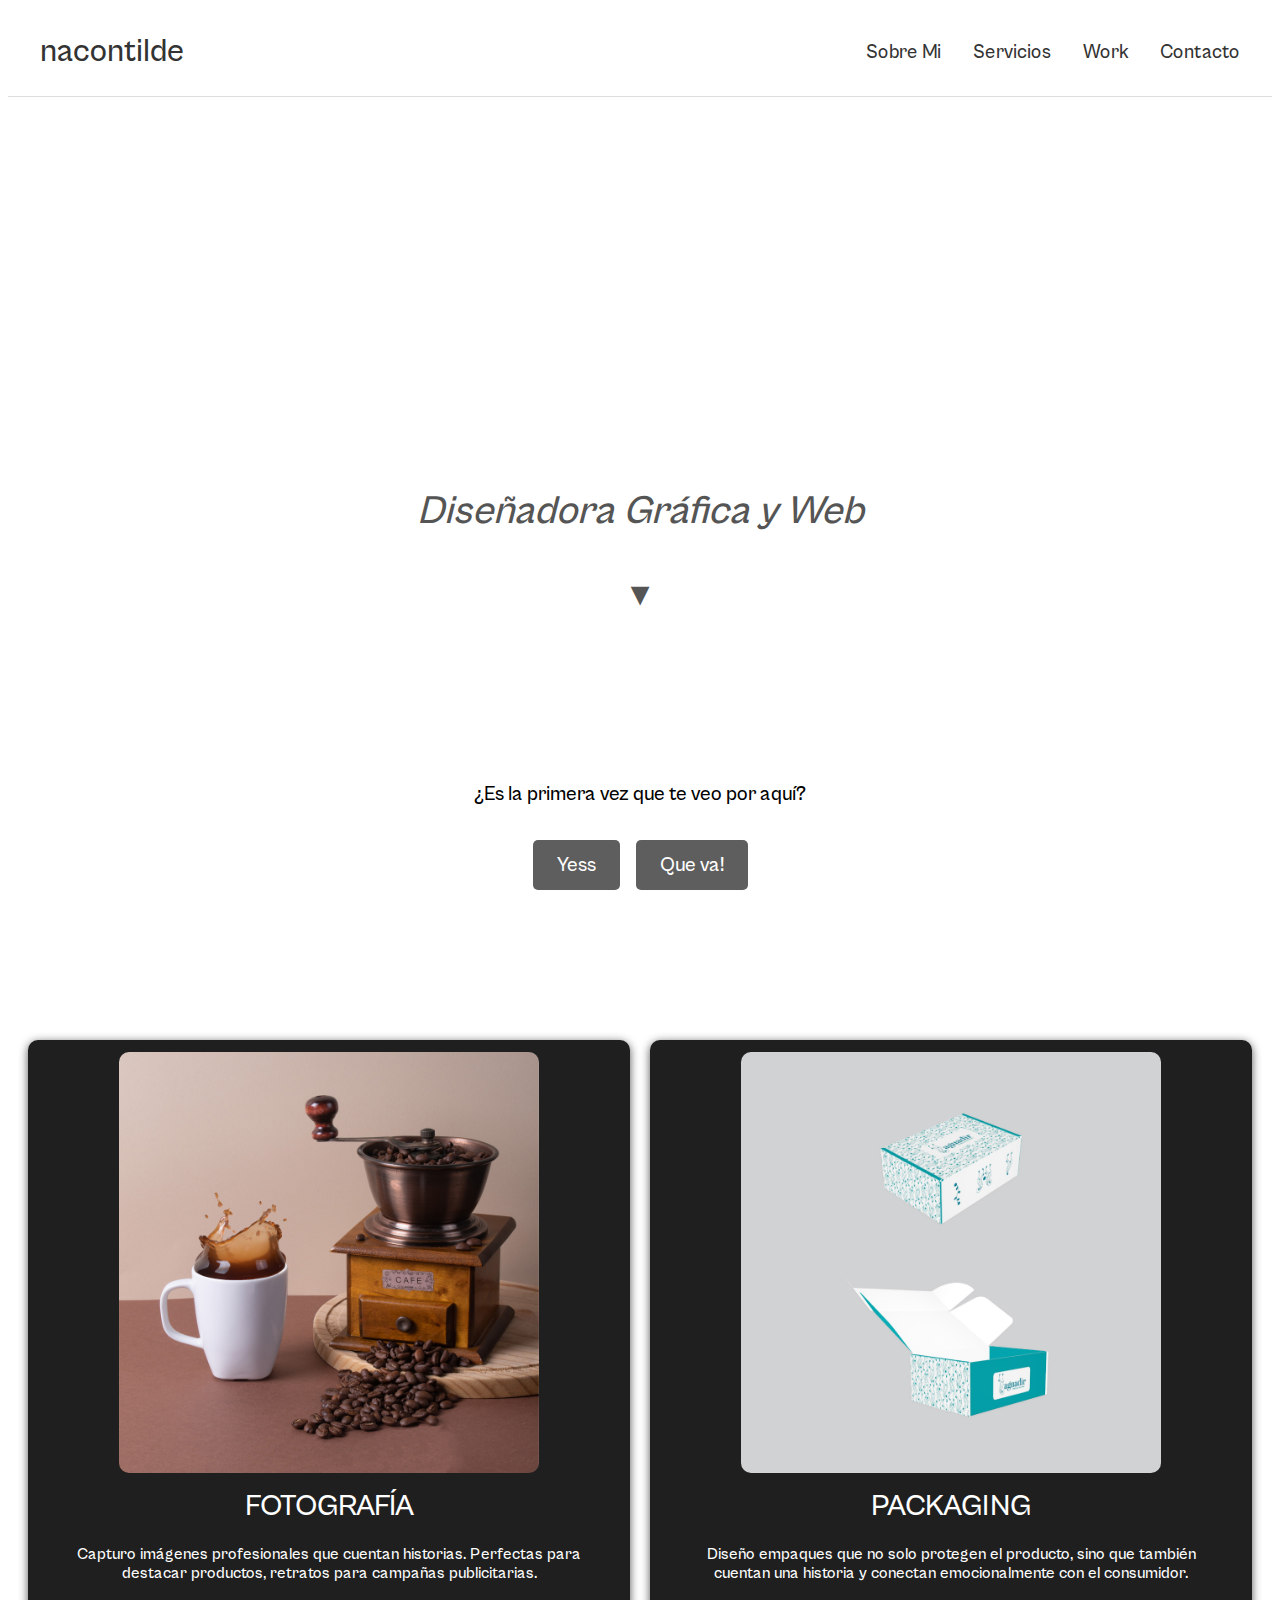
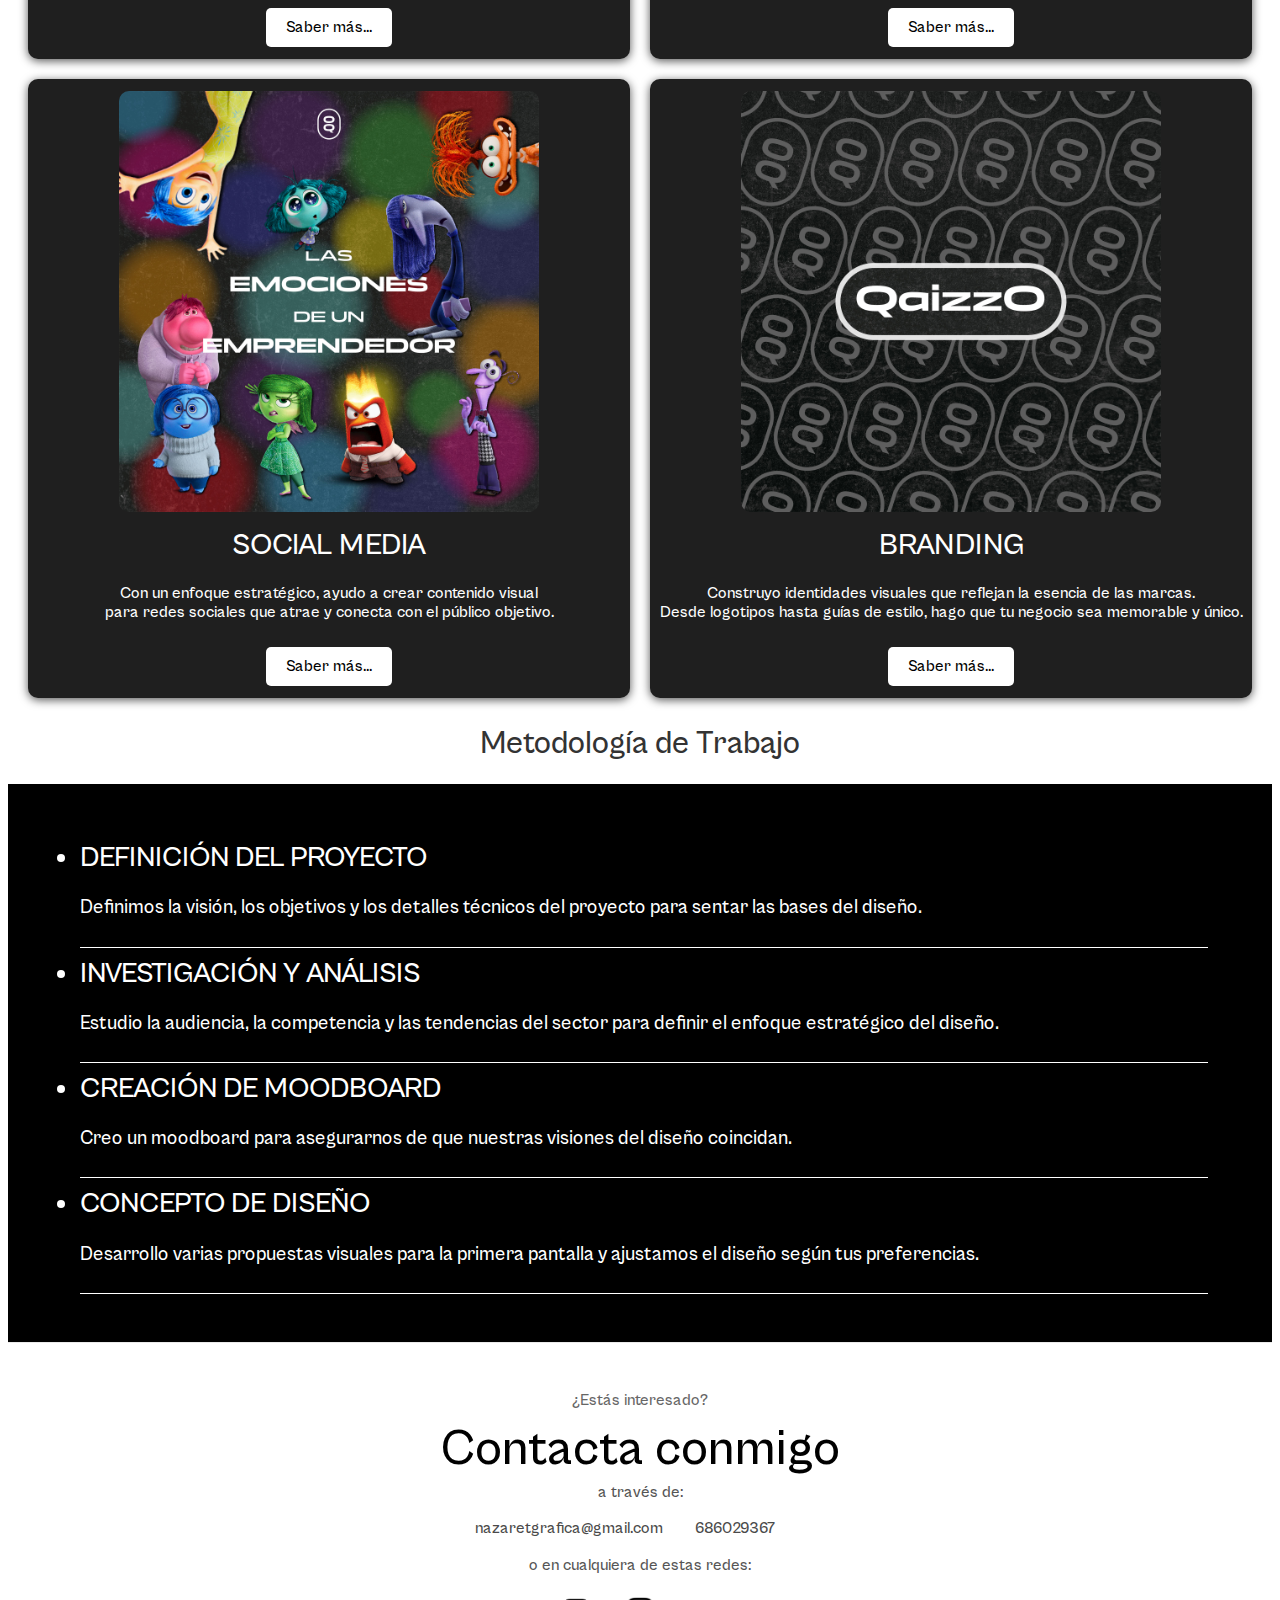
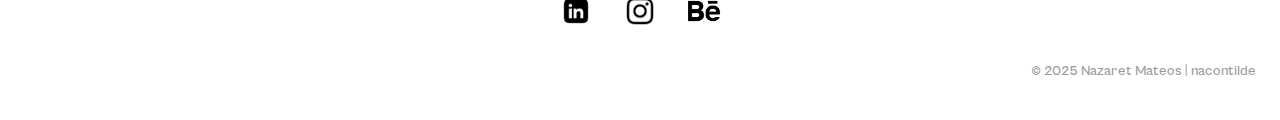
==== commit 9c558b53: "guardar" ====
--- a/Portfolio/index.html
+++ b/Portfolio/index.html
@@ -50,7 +50,7 @@
 
 
   <section class="intro">
-    <div class="intro__principal">
+    <div  class="intro__principal">
       <div class="intro__texto">
         <h1 class="intro__titulo">Hola, soy<br> Nazaret Mateos</h1>
         <p class="intro__subtitulo">
@@ -60,8 +60,8 @@
       <div class="intro__scroll">
         <span class="intro__scroll-indica">&#9660;</span>
       </div>
-  </section>
-
+    </div>
+    </section>
   <div class="intro__pregunta">
     <p class="intro__boton">¿Es la primera vez que te veo por aquí?</p>
     <div class="intro__botones">
@@ -85,36 +85,28 @@
       <p class="producto__p">Capturo imágenes profesionales que cuentan historias. Perfectas para <br>
         destacar productos, retratos para campañas publicitarias.
       </p>
-      <a href="Fotografia.html" class="producto__link">
-        <button class="click-boton">Saber más...</button>
-      </a>
+      <a href="Fotografia.html" class="click-boton" >Saber más...</a>
     </div>
     <div class="producto">
       <img class=producto__img src="packaging/caja.jpg" alt="Producto 2">
       <h3 class="producto__h3">PACKAGING</h3>
       <p class="producto__p">Diseño empaques que no solo protegen el producto, sino que también <br>
         cuentan una historia y conectan emocionalmente con el consumidor.</p>
-      <a href="Packaging.html" target="_blank">
-        <button class="click-boton">Saber más...</button>
-      </a>
+      <a href="Packaging.html" class="click-boton" >Saber más...</a>
     </div>
     <div class="producto">
       <img class=producto__img src="SocialMedia/emociones.jpg" alt="Producto 3">
       <h3 class="producto__h3">SOCIAL MEDIA</h3>
       <p class="producto__p">Con un enfoque estratégico, ayudo a crear contenido visual <br>
         para redes sociales que atrae y conecta con el público objetivo.</p>
-      <a href="SM.html">
-        <button class="click-boton">Saber más...</button>
-      </a>
+        <a href="SM.html" class="click-boton" >Saber más...</a>
     </div>
     <div class="producto">
       <img class=producto__img src="branding/qfondo.jpg" alt="Producto 3">
       <h3 class="producto__h3">BRANDING</h3>
       <p class="producto__p">Construyo identidades visuales que reflejan la esencia de las marcas.<br>
         Desde logotipos hasta guías de estilo, hago que tu negocio sea memorable y único.</p>
-      <a href="Branding.html">
-        <button class="click-boton">Saber más...</button>
-      </a>
+      <a href="Branding.html" class="click-boton" >Saber más...</a>
     </div>
   </div>
 
@@ -141,6 +133,7 @@
         <p>Desarrollo varias propuestas visuales para la primera pantalla y ajustamos el diseño según tus preferencias.
         </p>
       </li>
+      </ul>
   </div>
 
 
--- a/Portfolio/portfolio.css
+++ b/Portfolio/portfolio.css
@@ -23,7 +23,7 @@
   padding: 1rem 2rem;
   position: sticky;
   top: 0;
-  z-index: 10;
+  z-index: 100;
 }
 
 .header__container {
@@ -234,6 +234,20 @@
   font-weight: bold;
   color: #000000;
   margin: 0;
+  animation: zoomIn 1.5s ease forwards;
+  opacity: 0;
+}
+
+@keyframes zoomIn {
+  from {
+    transform: scale(0.5);
+    opacity: 0;
+  }
+
+  to {
+    transform: scale(1);
+    opacity: 1;
+  }
 }
 
 .intro__subtitulo {
@@ -249,6 +263,27 @@
   bottom: 10px;
   font-size: 3rem;
   color: #555555;
+  font-size: 2rem;
+  animation: bounce 2s infinite;
+}
+
+@keyframes bounce {
+
+  0%,
+  20%,
+  50%,
+  80%,
+  100% {
+    transform: translateY(0);
+  }
+
+  40% {
+    transform: translateY(-10px);
+  }
+
+  60% {
+    transform: translateY(-5px);
+  }
 }
 
 
@@ -279,7 +314,7 @@
 
 
 .intro__boton--yes {
-  background-color: #888888;
+  background-color: #5e5e5e;
   color: #fff;
 }
 
@@ -288,12 +323,13 @@
 }
 
 .intro__boton--no {
-  background-color: #FF5722;
+  background-color: #5e5e5e;
+  ;
   color: #fff;
 }
 
 .intro__boton--no:hover {
-  background-color: #d84315;
+  background-color: #888888;
 }
 
 .alert-container {
@@ -339,7 +375,7 @@
   width: 100%;
   height: 100%;
   background-color: rgba(0, 0, 0, 0.5);
-  z-index: 999;
+  z-index: 99;
 }
 
 
@@ -459,6 +495,7 @@
   cursor: pointer;
   font-size: 16px;
   text-align: center;
+  text-decoration: none;
 }
 
 .click-boton:hover {
@@ -552,7 +589,8 @@
   }
 
   .productos {
-    grid-template-columns: 1fr; /* Una sola columna en móviles medianos */
+    grid-template-columns: 1fr;
+    /* Una sola columna en móviles medianos */
   }
 
   .producto {
@@ -589,12 +627,14 @@
   }
 
   .productos {
-    grid-template-columns: 1fr; /* Una sola columna en móviles pequeños */
+    grid-template-columns: 1fr;
+    /* Una sola columna en móviles pequeños */
     gap: 10px;
   }
 
   .producto__img {
-    width: 90%; /* Ajusta el tamaño de las imágenes */
+    width: 90%;
+    /* Ajusta el tamaño de las imágenes */
   }
 
   .metodologia {
@@ -610,7 +650,8 @@
   }
 
   .click-boton {
-    font-size: 14px; /* Reduce el tamaño del botón */
+    font-size: 14px;
+    /* Reduce el tamaño del botón */
     padding: 8px 16px;
   }
 }
@@ -676,6 +717,70 @@
   height: 100%;
   object-fit: cover;
   border-radius: 10px;
+}
+
+
+/* Parallax  */
+.parallax {
+  position: relative;
+  height: 200px;
+  background-image: url('fotos/hormigon.jpg');
+  background-attachment: fixed;
+  background-position: center;
+  background-repeat: no-repeat;
+  background-size: cover;
+}
+
+.parallax__content {
+  position: absolute;
+  top: 50%;
+  left: 50%;
+  transform: translate(-50%, -50%);
+  text-align: center;
+  color: white;
+  font-size: 2rem;
+  font-weight: bold;
+  text-shadow: 0 2px 4px rgba(0, 0, 0, 0.8);
+}
+
+/* Media Queries */
+
+/* Pantallas pequeñas (móviles, menos de 768px) */
+@media (max-width: 768px) {
+  .parallax {
+    height: 150px;
+    background-attachment: scroll;
+  }
+
+  .parallax__content {
+    font-size: 1.5rem;
+  }
+}
+
+/* Tablets (entre 768px y 1024px) */
+@media (min-width: 768px) and (max-width: 1024px) {
+  .parallax {
+    height: 180px;
+    background-attachment: fixed;
+    background-size: cover;
+  }
+
+  .parallax__content {
+    font-size: 1.8rem;
+  }
+}
+
+/* Pantallas grandes (más de 1024px) */
+@media (min-width: 1025px) {
+  .parallax {
+    height: 300px;
+    background-attachment: fixed;
+    background-size: cover;
+  }
+
+  .parallax__content {
+    font-size: 2.5rem;
+  }
 }
 
 
@@ -734,8 +839,8 @@
   background-color: #2f2f2f;
 }
 
-/* Contenedor principal */
-.what-i-do {
+
+.dedicar {
   display: flex;
   flex-direction: row;
   justify-content: space-between;
@@ -745,12 +850,12 @@
   color: #ffffff;
 }
 
-.what-i-do__content {
+.dedicar__content {
   flex: 1;
   margin-right: 2rem;
 }
 
-.what-i-do__title {
+.dedicar__titulo {
   font-size: 60px;
   font-weight: bold;
   display: flex;
@@ -758,32 +863,31 @@
   margin-bottom: 1.5rem;
 }
 
-
-.what-i-do__description {
+.dedicar__description {
   margin-bottom: 2rem;
 }
 
-.what-i-do__text {
+.dedicar__texto {
   font-size: 1.1rem;
   line-height: 1.8;
   margin-bottom: 1rem;
 }
 
-.what-i-do__text strong {
+.dedicar__text strong {
   font-weight: bold;
 }
 
-.what-i-do__list {
+.dedicar__list {
   flex: 1;
 }
 
-.what-i-do__items {
+.dedicar__items {
   list-style: none;
   padding: 0;
   margin: 0;
 }
 
-.what-i-do__item {
+.dedicar__item {
   font-size: 1.2rem;
   font-weight: normal;
   padding: 0.5rem 0;
@@ -791,6 +895,172 @@
   transition: color 0.3s ease, border-color 0.3s ease;
 }
 
+/* Para pantallas pequeñas (móviles, menos de 768px) */
+@media (max-width: 768px) {
+  .about-me {
+    padding: 30px 15px;
+    gap: 15px;
+  }
+
+  .about-me__content {
+    max-width: 100%;
+  }
+
+  .about-me__title {
+    font-size: 2.5rem;
+  }
+
+  .about-me__description {
+    font-size: 0.9rem;
+  }
+
+
+  .about__title {
+    font-size: 40px;
+    padding: 1.5rem;
+  }
+
+  .about__subtitle {
+    font-size: 20px;
+    margin-left: 0;
+  }
+
+  .about__text {
+    font-size: 16px;
+    margin-left: 0;
+    margin-right: 1rem;
+  }
+
+  .contacto-boton {
+    margin-left: 0;
+    font-size: 18px;
+    padding: 8px 16px;
+  }
+
+  .dedicar {
+    flex-direction: column;
+    padding: 1.5rem;
+  }
+
+  .dedicar__content {
+    margin-right: 0;
+    margin-bottom: 1rem;
+  }
+
+  .dedicar__titulo {
+    font-size: 40px;
+  }
+
+  .dedicar__texto {
+    font-size: 1rem;
+  }
+
+  .dedicar__item {
+    font-size: 1rem;
+  }
+}
+
+/* Para pantallas medianas (tabletas, entre 768px y 1024px) */
+@media (min-width: 769px) and (max-width: 1024px) {
+  .about-me {
+    padding: 40px 20px;
+    gap: 20px;
+  }
+
+  .about-me__title {
+    font-size: 3rem;
+  }
+
+  .about-me__description {
+    font-size: 1rem;
+  }
+
+
+
+  .about__title {
+    font-size: 50px;
+    padding: 1.8rem;
+  }
+
+  .about__subtitle {
+    font-size: 25px;
+  }
+
+  .about__text {
+    font-size: 18px;
+  }
+
+  .contacto-boton {
+    font-size: 20px;
+    padding: 10px 18px;
+  }
+
+  .dedicar {
+    flex-direction: column;
+    padding: 2rem;
+  }
+
+  .dedicar__content {
+    margin-bottom: 1rem;
+  }
+
+  .dedicar__titulo {
+    font-size: 50px;
+  }
+
+  .dedicar__texto {
+    font-size: 1rem;
+  }
+
+  .dedicar__item {
+    font-size: 1.1rem;
+  }
+}
+
+/* Para pantallas grandes (más de 1024px, diseño original con ajustes menores si es necesario) */
+@media (min-width: 1025px) {
+  .about-me {
+    padding: 50px 30px;
+    gap: 25px;
+  }
+
+  .about-me__title {
+    font-size: 4rem;
+  }
+
+  .about-me__description {
+    font-size: 1.2rem;
+  }
+
+  .about__title {
+    font-size: 60px;
+  }
+
+  .about__subtitle {
+    font-size: 30px;
+  }
+
+  .about__text {
+    font-size: 20px;
+  }
+
+  .contacto-boton {
+    font-size: 22px;
+  }
+
+  .dedicar__titulo {
+    font-size: 60px;
+  }
+
+  .dedicar__texto {
+    font-size: 1.2rem;
+  }
+
+  .dedicar__item {
+    font-size: 1.2rem;
+  }
+}
+
 
 
 
@@ -801,6 +1071,7 @@
   font-size: 60px;
 
 }
+
 
 .servicios {
   display: flex;
@@ -849,20 +1120,142 @@
   box-shadow: 0px 2px 10px rgba(0, 0, 0, 0.667);
 }
 
+/* media queries */
+/* Para pantallas pequeñas (móviles, menos de 768px) */
+@media (max-width: 768px) {
+  .titulo__servicios {
+    margin-left: 1rem;
+    font-size: 40px;
+    text-align: center;
+  }
+
+  .servicios {
+    flex-direction: column;
+    align-items: center;
+    gap: 1.5rem;
+    padding: 1.5rem;
+  }
+
+  .servicios__titulos {
+    width: 100%;
+    text-align: center;
+  }
+
+  .servicios__titulo {
+    font-size: 1.5rem;
+    margin-left: 0;
+    margin-bottom: 2rem;
+  }
+
+  .servicios__imagen {
+    width: 100%;
+    justify-content: center;
+  }
+
+  .servicios__imagen-content {
+    max-width: 90%;
+    max-height: 300px;
+    margin-right: 0;
+    border-radius: 10px;
+  }
+}
+
+/* Para tablets (entre 768px y 1024px) */
+@media (min-width: 769px) and (max-width: 1024px) {
+  .titulo__servicios {
+    margin-left: 2rem;
+    font-size: 50px;
+    text-align: center;
+  }
+
+  .servicios {
+    flex-direction: column;
+    align-items: center;
+    gap: 2rem;
+    padding: 2rem;
+  }
+
+  .servicios__titulos {
+    width: 100%;
+    text-align: center;
+  }
+
+  .servicios__titulo {
+    font-size: 1.6rem;
+    margin-left: 0;
+    margin-bottom: 3rem;
+  }
+
+  .servicios__imagen {
+    width: 100%;
+    justify-content: center;
+  }
+
+  .servicios__imagen-content {
+    max-width: 80%;
+    max-height: 400px;
+    margin-right: 0;
+    border-radius: 15px;
+  }
+}
+
+/* Para pantallas grandes (más de 1024px) */
+@media (min-width: 1025px) {
+  .titulo__servicios {
+    margin-left: 3rem;
+    font-size: 60px;
+  }
+
+  .servicios {
+    flex-direction: row;
+    align-items: flex-start;
+    gap: 2rem;
+    padding: 2rem;
+  }
+
+  .servicios__titulos {
+    flex: 1;
+    text-align: left;
+  }
+
+  .servicios__titulo {
+    font-size: 1.8rem;
+    margin-left: 8rem;
+    margin-bottom: 5rem;
+  }
+
+  .servicios__imagen {
+    flex: 1;
+    justify-content: center;
+  }
+
+  .servicios__imagen-content {
+    max-width: 100%;
+    max-height: 500px;
+    margin-right: 150px;
+    border-radius: 20px;
+  }
+}
+
+
+
+
+
+
+
 
 /* FOTOGRAFIA */
 
 .fotografia {
-
   text-align: left;
-
 }
 
 .fotografia__title {
   font-size: 60px;
-  margin-left: 1rem;
-  color: #333;
+  color: #ffffff;
+  background-color: black;
   margin-bottom: 1px;
+  padding: 1rem;
 }
 
 .fotografia__subtitle {
@@ -911,12 +1304,148 @@
   grid-column: span 2;
 }
 
+/* media queries */
+/* Para pantallas pequeñas (móviles, menos de 768px) */
+@media (max-width: 768px) {
+  .fotografia {
+    text-align: center;
+  }
+
+  .fotografia__title {
+    font-size: 40px;
+    padding: 0.8rem;
+  }
+
+  .fotografia__subtitle,
+  .fotografia__text {
+    margin-left: 0;
+    font-size: 16px;
+  }
+
+  .fotografia__grid {
+    grid-template-columns: 1fr;
+    gap: 1rem;
+    justify-content: center;
+  }
+
+  .fotografia__item:nth-child(2n) .fotografia__imagen,
+  .fotografia__item:nth-child(3n) .fotografia__imagen {
+    grid-row: auto;
+    grid-column: auto;
+  }
+
+  .fotografia__imagen {
+    width: 100%;
+    height: auto;
+  }
+}
+
+/* Para tablets (entre 768px y 1024px) */
+@media (min-width: 769px) and (max-width: 1024px) {
+  .fotografia {
+    text-align: left;
+  }
+
+  .fotografia__title {
+    font-size: 50px;
+    padding: 1rem;
+  }
+
+  .fotografia__subtitle,
+  .fotografia__text {
+    margin-left: 0.5rem;
+    font-size: 18px;
+  }
+
+  .fotografia__grid {
+    grid-template-columns: repeat(2, 1fr);
+    gap: 1rem;
+    justify-content: center;
+  }
+
+  .fotografia__item:nth-child(2n) .fotografia__imagen,
+  .fotografia__item:nth-child(3n) .fotografia__imagen {
+    grid-row: auto;
+    grid-column: auto;
+  }
+
+  .fotografia__imagen {
+    width: 100%;
+    height: auto;
+  }
+}
+
+/* Para pantallas grandes (más de 1024px) */
+@media (min-width: 1025px) {
+  .fotografia {
+    text-align: left;
+  }
+
+  .fotografia__title {
+    font-size: 60px;
+    padding: 1rem;
+  }
+
+  .fotografia__subtitle,
+  .fotografia__text {
+    margin-left: 1rem;
+    font-size: 20px;
+  }
+
+  .fotografia__grid {
+    grid-template-columns: repeat(4, 1fr);
+    gap: 1rem;
+    justify-content: start;
+  }
+
+  .fotografia__item:nth-child(2n) .fotografia__imagen {
+    grid-row: span 2;
+  }
+
+  .fotografia__item:nth-child(3n) .fotografia__imagen {
+    grid-column: span 2;
+  }
+}
+
+
+
 
 
 
 
 
 /* PACKAGING */
+.packaging {
+  text-align: left;
+}
+
+.packaging__title {
+  font-size: 60px;
+  color: #ffffff;
+  background-color: black;
+  margin-bottom: 1px;
+  padding: 1rem;
+}
+
+.packaging__subtitle {
+  margin-left: 1rem;
+}
+
+.packaging__text {
+  margin-left: 1rem;
+}
+
+.packaging__grid {
+  display: grid;
+  grid-template-columns: repeat(4, 1fr);
+  gap: 1rem;
+  justify-content: start;
+}
+
+.packaging__item {
+  position: relative;
+  overflow: hidden;
+}
 
 
 
@@ -924,52 +1453,322 @@
 
 
 /* SOCIAL MEDIA */
-
-#slider {
-  width: 30%; /* Ocupa el 80% del ancho de la pantalla */
-  max-width: 2000px; /* Limita el ancho máximo al tamaño de las imágenes */
+.sm {
+  text-align: left;
+}
+
+.sm__title {
+  font-size: 60px;
+  color: #ffffff;
+  background-color: black;
+  margin-bottom: 1px;
+  padding: 1rem;
+}
+
+.sm__subtitle {
+  margin-left: 1rem;
+}
+
+.sm__text {
+  margin-left: 1rem;
+}
+
+/* media queries */
+/* Para pantallas pequeñas (móviles, menos de 768px) */
+@media (max-width: 768px) {
+  .sm {
+    text-align: center;
+  }
+
+  .sm__title {
+    font-size: 40px;
+    padding: 0.8rem;
+  }
+
+  .sm__subtitle {
+    margin-left: 0;
+    font-size: 16px;
+  }
+
+  .sm__text {
+    margin-left: 0;
+    font-size: 14px;
+  }
+}
+
+/* Para tablets (entre 768px y 1024px) */
+@media (min-width: 769px) and (max-width: 1024px) {
+  .sm {
+    text-align: left;
+  }
+
+  .sm__title {
+    font-size: 50px;
+    padding: 1rem;
+  }
+
+  .sm__subtitle {
+    margin-left: 0.5rem;
+    font-size: 18px;
+  }
+
+  .sm__text {
+    margin-left: 0.5rem;
+    font-size: 16px;
+  }
+}
+
+/* Para pantallas grandes (más de 1024px) */
+@media (min-width: 1025px) {
+  .sm {
+    text-align: left;
+  }
+
+  .sm__title {
+    font-size: 60px;
+    padding: 1rem;
+  }
+
+  .sm__subtitle {
+    margin-left: 1rem;
+    font-size: 20px;
+  }
+
+  .sm__text {
+    margin-left: 1rem;
+    font-size: 18px;
+  }
+}
+
+/* emociones */
+#emociones {
+  width: 25%;
+  max-width: 2000px;
   position: relative;
 }
 
-/* Contenedor de las imágenes (slider) */
-.slider-container {
-  display: flex; /* Coloca las imágenes en línea horizontal */
+.emociones-container {
+  display: flex;
   transition: transform 0.5s ease-in-out;
-  width: 100%; /* Asegura que ocupe todo el ancho del contenedor principal */
-  height: 100%; /* Asegura que mantenga la misma altura que el contenedor principal */
-}
-
-/* Cada slide (imagen individual) */
-.slider-item {
-  flex: 0 0 100%; /* Cada slide ocupa exactamente el 100% del ancho del contenedor */
-  height: 100%; /* Cada slide tiene la misma altura que el contenedor principal */
+  width: 100%;
+  height: 100%;
+}
+
+.emociones-item {
+  flex: 0 0 100%;
+  height: 100%;
   box-sizing: border-box;
 }
 
-/* Imágenes dentro de los slides */
-.slider-item img {
-  width: 100%; /* Ajusta la imagen al ancho del slide */
-  height: 100%; /* Ajusta la imagen a la altura del slide */
-  object-fit: cover; /* Recorta o escala proporcionalmente para llenar el espacio */
+.emociones-item img {
+  width: 100%;
+  height: 100%;
+  object-fit: cover;
   display: block;
-  margin: 0 auto; /* Centra la imagen horizontalmente */
-}
-
-/* Botones de navegación */
-.slider-navigation {
+  margin: 0 auto;
+}
+
+.emociones-navigation {
   display: flex;
   justify-content: space-between;
   gap: 1300px;
-  align-items: center; /* Centra los botones verticalmente */
+  align-items: center;
   position: absolute;
-  top: 50%; /* Coloca los botones en el centro vertical del slider */
+  top: 50%;
   left: 0;
   width: 100%;
-  transform: translateY(-50%); /* Asegura el centrado vertical exacto */
-  z-index: 10; /* Asegura que los botones estén sobre las imágenes */
-}
-
-.nav-button {
+  transform: translateY(-50%);
+  z-index: 10;
+}
+
+.emociones-navigation__button {
+  background-color: #000000;
+  color: rgb(255, 255, 255);
+  border: none;
+  padding: 0px 10px;
+  cursor: pointer;
+  border-radius: 10px;
+}
+
+.emociones-navigation__button:hover {
+  background-color: rgb(93, 93, 93);
+}
+
+
+.emociones-navigation__button.emociones-navigation__button--prev {
+  font-size: xxx-large;
+  margin-left: 20px;
+}
+
+.emociones-navigation__button.emociones-navigation__button--next {
+  margin-right: 450px;
+  font-size: xxx-large;
+}
+
+/* media queries */
+/* Para pantallas pequeñas (móviles, menos de 768px) */
+@media (max-width: 768px) {
+  #emociones {
+    width: 100%;
+    max-width: none;
+  }
+
+  .emociones-container {
+    flex-direction: column;
+  }
+
+  .emociones-item img {
+    object-fit: contain;
+  }
+
+  .emociones-navigation {
+    display: none;
+  }
+}
+
+/* Para tablets (entre 768px y 1024px) */
+@media (min-width: 769px) and (max-width: 1024px) {
+  #emociones {
+    width: 50%;
+    max-width: 100%;
+  }
+
+  .emociones-navigation {
+    gap: 100px;
+  }
+
+  .emociones-navigation__button {
+    padding: 10px 15px;
+    font-size: 1rem;
+  }
+}
+
+/* Para pantallas grandes (más de 1024px) */
+@media (min-width: 1025px) {
+  #emociones {
+    width: 25%;
+    max-width: 2000px;
+  }
+
+  .emociones-navigation {
+    gap: 1400px;
+  }
+
+  .emociones-navigation__button {
+    font-size: 1rem;
+
+  }
+}
+
+
+/* magic */
+#magic {
+  width: 25%;
+  max-width: 2000px;
+  position: relative;
+}
+
+.magic-container {
+  display: flex;
+  transition: transform 0.5s ease-in-out;
+  width: 100%;
+  height: 100%;
+  margin-left: 50px;
+}
+
+.magic-item {
+  flex: 0 0 100%;
+  height: 100%;
+  box-sizing: border-box;
+}
+
+.magic-item img {
+  width: 100%;
+  height: 100%;
+  object-fit: cover;
+  display: block;
+  margin: 0 auto;
+}
+
+
+/* media queries */
+/* Para pantallas pequeñas (móviles, menos de 768px) */
+@media (max-width: 768px) {
+  #magic {
+    width: 88%;
+    max-width: none;
+    margin-left: 0;
+  }
+
+  .magic-container {
+    display: flex;
+    flex-direction: column;
+    margin-left: 0;
+  }
+
+  .magic-item {
+    flex: none;
+    width: 90%;
+    margin-bottom: 20px;
+  }
+
+  .magic-item img {
+    object-fit: contain;
+    width: 100%;
+    height: auto;
+  }
+
+  .magic-navigation {
+    display: none;
+  }
+}
+
+
+
+
+/* post */
+#post {
+  width: 25%;
+  max-width: 2000px;
+  position: relative;
+}
+
+.post-container {
+  display: flex;
+  transition: transform 0.5s ease-in-out;
+  width: 100%;
+  height: 100%;
+  margin-left: 50px;
+}
+
+.post-item {
+  flex: 0 0 100%;
+  height: 100%;
+  box-sizing: border-box;
+}
+
+.post-item img {
+  width: 100%;
+  height: 100%;
+  object-fit: cover;
+  display: block;
+  margin: 0 auto;
+}
+
+.post-navigation {
+  display: flex;
+  justify-content: space-between;
+  gap: 1300px;
+  align-items: center;
+  position: absolute;
+  top: 50%;
+  left: 0;
+  width: 100%;
+  transform: translateY(-50%);
+  z-index: 10;
+}
+
+.post-navigation__button {
   background-color: rgba(255, 255, 255, 0.866);
   color: rgb(0, 0, 0);
   border: none;
@@ -978,65 +1777,763 @@
   border-radius: 5px;
 }
 
-.nav-button:hover {
+.post-navigation__button:hover {
   background-color: rgb(255, 255, 255);
 }
 
-/* Opcional: Asegura que los botones no se superpongan al contenido */
-.nav-button.prev-button {
-  margin-left: 10px; /* Espacio a la izquierda */
-}
-
-.nav-button.next-button {
-  margin-right: 300px; /* Espacio a la derecha */
-}
-
-
-
-
-
-
-
-
-
-
-
+
+.post-navigation__button.post-navigation__button--prev {
+  margin-left: 10px;
+}
+
+.post-navigation__button.post-navigation__button--next {
+  margin-right: 300px;
+}
+
+/* media queries */
+/* Para pantallas pequeñas (móviles, menos de 768px) */
+@media (max-width: 768px) {
+  #post {
+    width: 100%;
+    max-width: none;
+    margin-left: 0;
+  }
+
+  .post-container {
+    margin-left: 0;
+    display: flex;
+    flex-direction: column;
+  }
+
+  .post-item img {
+    object-fit: contain;
+  }
+
+  .post-navigation {
+    display: none;
+  }
+}
+
+/* Para tablets (entre 768px y 1024px) */
+@media (min-width: 769px) and (max-width: 1024px) {
+  #post {
+    width: 50%;
+    max-width: 100%;
+  }
+
+  .post-navigation {
+    gap: 100px;
+  }
+
+  .post-navigation__button {
+    padding: 10px 15px;
+    font-size: 1rem;
+  }
+}
+
+/* Para pantallas grandes (más de 1024px) */
+@media (min-width: 1025px) {
+  #post {
+    width: 25%;
+    max-width: 2000px;
+  }
+
+  .post-navigation {
+    gap: 1300px;
+  }
+
+  .post-navigation__button {
+    padding: 10px 15px;
+    font-size: 1rem;
+  }
+}
+
+
+
+/* qaizzo */
+#qaizzo {
+  width: 25%;
+  max-width: 2000px;
+  position: relative;
+}
+
+.qaizzo-container {
+  display: flex;
+  transition: transform 0.5s ease-in-out;
+  width: 100%;
+  height: 100%;
+}
+
+.qaizzo-item {
+  flex: 0 0 100%;
+  height: 100%;
+  box-sizing: border-box;
+}
+
+.qaizzo-item img {
+  width: 100%;
+  height: 100%;
+  object-fit: cover;
+  display: block;
+  margin: 0 auto;
+}
+
+.qaizzo-navigation {
+  display: flex;
+  justify-content: space-between;
+  gap: 1300px;
+  align-items: center;
+  position: absolute;
+  top: 50%;
+  left: 0;
+  width: 100%;
+  transform: translateY(-50%);
+  z-index: 10;
+}
+
+.qaizzo-navigation__button {
+  border: none;
+  padding: 0px 10px;
+  cursor: pointer;
+  border-radius: 10px;
+}
+
+
+.qaizzo-navigation__button.qaizzo-navigation__button--prev {
+  font-size: xxx-large;
+  margin-left: 20px;
+  background-color: #dbdbdb;
+  color: #000;
+}
+
+.qaizzo-navigation__button.qaizzo-navigation__button--prev:hover {
+  background-color: #a0a0a0;
+  color: #ffffff;
+
+}
+
+.qaizzo-navigation__button.qaizzo-navigation__button--next {
+  margin-right: 300px;
+  font-size: xxx-large;
+  background-color: #dbdbdb;
+  color: #000;
+}
+
+.qaizzo-navigation__button.qaizzo-navigation__button--next:hover {
+  background-color: #a0a0a0;
+  color: #ffffff;
+
+}
+
+/* media queries */
+/* Para pantallas pequeñas (móviles, menos de 768px) */
+@media (max-width: 768px) {
+  #qaizzo {
+    width: 100%;
+    max-width: none;
+  }
+
+  .qaizzo-container {
+    flex-direction: column;
+  }
+
+  .qaizzo-item img {
+    object-fit: contain;
+  }
+
+  .qaizzo-navigation {
+    display: none;
+  }
+}
+
+/* Para tablets (entre 768px y 1024px) */
+@media (min-width: 769px) and (max-width: 1024px) {
+  #qaizzo {
+    width: 50%;
+    max-width: 100%;
+  }
+
+  .qaizzo-navigation {
+    gap: 100px;
+  }
+
+  .qaizzo-navigation__button {
+    padding: 10px 15px;
+    font-size: 1rem;
+  }
+}
+
+/* Para pantallas grandes (más de 1024px) */
+@media (min-width: 1025px) {
+  #qaizzo {
+    width: 25%;
+    max-width: 2000px;
+  }
+
+  .qaizzo-navigation {
+    gap: 1400px;
+  }
+
+  .qaizzo-navigation__button {
+    font-size: 1rem;
+  }
+}
 
 
 
 
 
 /* BRANDING */
+.brand {
+  text-align: left;
+}
+
+.brand__title {
+  font-size: 60px;
+  color: #ffffff;
+  background-color: black;
+  margin-bottom: 1px;
+  padding: 1rem;
+}
+
+.brand__subtitle {
+  margin-left: 1rem;
+
+}
+
+.brand__text {
+  margin-left: 1rem;
+}
+
+
 .branding {
   margin: 2rem;
   padding: 1rem;
-  background-color: #f9f9f9;
+  background-color: #000000;
   border-radius: 8px;
 }
 
 .branding__title {
   font-size: 2rem;
-  color: #333;
+  color: #ffffff;
   margin-bottom: 1rem;
 }
 
 .branding__list {
   list-style-type: none;
+
   padding: 0;
   margin: 0;
 }
 
 .branding__item {
   font-size: 1.2rem;
-  color: #555;
+  color: #ffffff;
   padding: 0.5rem 0;
-  border-bottom: 1px solid #ddd;
+  border-bottom: 1px solid #fffdfd;
   transition: color 0.2s ease;
 }
 
 .branding__item:last-child {
   border-bottom: none;
 }
+
+/* media queries  */
+/* Para pantallas pequeñas (móviles, menos de 768px) */
+@media (max-width: 768px) {
+  .brand__title {
+    font-size: 40px;
+    padding: 0.5rem;
+  }
+
+  .brand__subtitle,
+  .brand__text {
+    margin-left: 0.5rem;
+  }
+
+  .branding {
+    margin: 1rem;
+    padding: 0.5rem;
+  }
+
+  .branding__title {
+    font-size: 1.5rem;
+  }
+
+  .branding__list {
+    gap: 0.5rem;
+  }
+
+  .branding__item {
+    font-size: 1rem;
+    padding: 0.3rem 0;
+  }
+}
+
+/* Para tablets (entre 768px y 1024px) */
+@media (min-width: 769px) and (max-width: 1024px) {
+  .brand__title {
+    font-size: 50px;
+    padding: 1rem;
+  }
+
+  .brand__subtitle,
+  .brand__text {
+    margin-left: 0.8rem;
+  }
+
+  .branding {
+    margin: 1.5rem;
+    padding: 1rem;
+  }
+
+  .branding__title {
+    font-size: 1.8rem;
+  }
+
+  .branding__item {
+    font-size: 1.1rem;
+    padding: 0.4rem 0;
+  }
+}
+
+/* Para pantallas grandes (más de 1024px) */
+@media (min-width: 1025px) {
+  .brand__title {
+    font-size: 60px;
+    padding: 1rem;
+  }
+
+  .brand__subtitle,
+  .brand__text {
+    margin-left: 1rem;
+  }
+
+  .branding {
+    margin: 2rem;
+    padding: 1rem;
+  }
+
+  .branding__title {
+    font-size: 2rem;
+  }
+
+  .branding__item {
+    font-size: 1.2rem;
+    padding: 0.5rem 0;
+  }
+}
+
+
+/* Botón toggle (visible solo en móviles) */
+.header__toggle {
+  display: block;
+  background: none;
+  border: none;
+  font-size: 2rem;
+  cursor: pointer;
+  z-index: 15;
+}
+
+@media (min-width: 768px) {
+  .header__nav {
+    display: flex;
+    position: static;
+    flex-direction: row;
+  }
+
+  .header__toggle {
+    display: none;
+  }
+}
+
+
+
+
+
+
+/* lagama */
+#lagama {
+  width: 25%;
+  max-width: 2000px;
+  position: relative;
+}
+
+.lagama-container {
+  display: flex;
+  transition: transform 0.5s ease-in-out;
+  width: 100%;
+  height: 100%;
+  text-align: -webkit-center;
+}
+
+.lagama-item {
+  flex: 0 0 100%;
+  height: 100%;
+  box-sizing: border-box;
+}
+
+.lagama-item img {
+  width: 92%;
+  height: 100%;
+  object-fit: cover;
+  display: block;
+
+}
+
+.lagama-navigation {
+  display: flex;
+  justify-content: space-between;
+  gap: 1300px;
+  align-items: center;
+  position: absolute;
+  top: 50%;
+  left: 0;
+  width: 100%;
+  transform: translateY(-50%);
+  z-index: 10;
+}
+
+.lagama-navigation__button {
+  background-color: rgba(0, 0, 0, 0.866);
+  color: rgb(255, 255, 255);
+  border: none;
+  padding: 0px 10px;
+  cursor: pointer;
+  border-radius: 5px;
+}
+
+.lagama-navigation__button:hover {
+  background-color: rgb(255, 255, 255);
+  background-color: #dbdbdb;
+  color: #000;
+}
+
+
+.lagama-navigation__button.lagama-navigation__button--prev {
+  margin-left: 10px;
+  font-size: xxx-large;
+}
+
+.lagama-navigation__button.lagama-navigation__button--next {
+  margin-right: 300px;
+  font-size: xxx-large;
+
+}
+
+/* media queries */
+/* Para pantallas pequeñas (móviles, menos de 768px) */
+@media (max-width: 768px) {
+  #lagama {
+    width: 100%;
+    max-width: none;
+  }
+
+  .lagama-container {
+    flex-direction: column;
+  }
+
+  .lagama-item img {
+    object-fit: contain;
+  }
+
+  .lagama-navigation {
+    display: none;
+  }
+}
+
+/* Para tablets (entre 768px y 1024px) */
+@media (min-width: 769px) and (max-width: 1024px) {
+  #lagama {
+    width: 50%;
+    max-width: 100%;
+  }
+
+  .lagama-navigation {
+    gap: 100px;
+  }
+
+  .lagama-navigation__button {
+    padding: 10px 15px;
+    font-size: 1rem;
+  }
+}
+
+/* Para pantallas grandes (más de 1024px) */
+@media (min-width: 1025px) {
+  #lagama {
+    width: 25%;
+    max-width: 2000px;
+  }
+
+  .lagama-navigation {
+    gap: 1400px;
+  }
+
+  .lagama-navigation__button {
+    font-size: 1rem;
+
+  }
+}
+
+
+
+
+/* qaiso */
+#qaiso {
+  width: 25%;
+  max-width: 2000px;
+  position: relative;
+}
+
+.qaiso-container {
+  display: flex;
+  transition: transform 0.5s ease-in-out;
+  width: 100%;
+  height: 100%;
+  text-align: -webkit-center;
+}
+
+.qaiso-item {
+  flex: 0 0 100%;
+  height: 100%;
+  box-sizing: border-box;
+}
+
+.qaiso-item img {
+  width: 92%;
+  height: 100%;
+  object-fit: cover;
+  display: block;
+}
+
+/* media queries */
+/* Para pantallas pequeñas (móviles, menos de 768px) */
+@media (max-width: 768px) {
+  #qaiso {
+    width: 88%;
+    max-width: none;
+    margin-left: 0;
+
+  }
+
+  .qaiso-container {
+    display: flex;
+    flex-direction: column;
+    margin-left: 0;
+  }
+
+  .qaiso-item {
+    flex: none;
+    width: 90%;
+    margin-bottom: 20px;
+  }
+
+  .qaiso-item img {
+    object-fit: contain;
+    width: 100%;
+    height: auto;
+  }
+
+  .qaiso-navigation {
+    display: none;
+  }
+}
+
+
+
+/* aguadir */
+#aguadir {
+  width: 25%;
+  max-width: 2000px;
+  position: relative;
+}
+
+.aguadir-container {
+  display: flex;
+  transition: transform 0.5s ease-in-out;
+  width: 100%;
+  height: 100%;
+  text-align: -webkit-center;
+}
+
+.aguadir-item {
+  flex: 0 0 100%;
+  height: 100%;
+  box-sizing: border-box;
+}
+
+.aguadir-item img {
+  width: 92%;
+  height: 100%;
+  object-fit: cover;
+  display: block;
+}
+
+.aguadir-navigation {
+  display: flex;
+  justify-content: space-between;
+  gap: 1300px;
+  align-items: center;
+  position: absolute;
+  top: 50%;
+  left: 0;
+  width: 100%;
+  transform: translateY(-50%);
+  z-index: 10;
+}
+
+.aguadir-navigation__button {
+  background-color: rgba(0, 0, 0, 0.866);
+  color: rgb(255, 255, 255);
+  border: none;
+  padding: 0px 10px;
+  cursor: pointer;
+  border-radius: 5px;
+}
+
+.aguadir-navigation__button:hover {
+  background-color: rgb(255, 255, 255);
+  background-color: #dbdbdb;
+  color: #000;
+}
+
+
+.aguadir-navigation__button.aguadir-navigation__button--prev {
+  margin-left: 10px;
+  font-size: xxx-large;
+}
+
+.aguadir-navigation__button.aguadir-navigation__button--next {
+  margin-right: 300px;
+  font-size: xxx-large;
+
+}
+
+/* media queries */
+/* Para pantallas pequeñas (móviles, menos de 768px) */
+@media (max-width: 768px) {
+  #aguadir {
+    width: 100%;
+    max-width: none;
+  }
+
+  .aguadir-container {
+    flex-direction: column;
+  }
+
+  .aguadir-item img {
+    object-fit: contain;
+  }
+
+  .aguadir-navigation {
+    display: none;
+  }
+}
+
+/* Para tablets (entre 768px y 1024px) */
+@media (min-width: 769px) and (max-width: 1024px) {
+  #aguadir {
+    width: 50%;
+    max-width: 100%;
+  }
+
+  .aguadir-navigation {
+    gap: 100px;
+
+  }
+
+  .aguadir-navigation__button {
+    padding: 10px 15px;
+    font-size: 1rem;
+  }
+}
+
+/* Para pantallas grandes (más de 1024px) */
+@media (min-width: 1025px) {
+  #aguadir {
+    width: 25%;
+    max-width: 2000px;
+  }
+
+  .aguadir-navigation {
+    gap: 1400px;
+  }
+
+  .aguadir-navigation__button {
+    font-size: 1rem;
+
+  }
+}
+
+
+
+
+
+/* tridente */
+#tridente {
+  width: 25%;
+  max-width: 2000px;
+  position: relative;
+}
+
+.tridente-container {
+  display: flex;
+  transition: transform 0.5s ease-in-out;
+  width: 100%;
+  height: 100%;
+  text-align: -webkit-center;
+}
+
+.tridente-item {
+  flex: 0 0 100%;
+  height: 100%;
+  box-sizing: border-box;
+}
+
+.tridente-item img {
+  width: 92%;
+  height: 100%;
+  object-fit: cover;
+  display: block;
+}
+
+/* media queries */
+/* Para pantallas pequeñas (móviles, menos de 768px) */
+@media (max-width: 768px) {
+  #tridente {
+    width: 88%;
+    max-width: none;
+    margin-left: 0;
+
+  }
+
+  .tridente-container {
+    display: flex;
+    flex-direction: column;
+    margin-left: 0;
+  }
+
+  .tridente-item {
+    flex: none;
+    width: 90%;
+    margin-bottom: 20px;
+  }
+
+  .tridente-item img {
+    object-fit: contain;
+    width: 100%;
+    height: auto;
+  }
+
+  .tridente-navigation {
+    display: none;
+  }
+}
+
+
+
+
 
 
 
@@ -1164,11 +2661,12 @@
 
 .modal__content {
   max-width: 90%;
-  max-height: 90%;
   text-align: center;
   background-color: white;
   padding: 20px;
   border-radius: 10px;
+
+
 }
 
 .modal__image {
@@ -1177,12 +2675,14 @@
   object-fit: contain;
   border-radius: 10px;
   margin-bottom: 20px;
+
 }
 
 .modal__description {
   margin-top: 15px;
   font-size: 1rem;
   color: #333;
+
 }
 
 .modal:hover {
@@ -1207,6 +2707,99 @@
   background-color: #2e2e2e;
 }
 
+/* media queries */
+/* Para pantallas pequeñas (móviles, menos de 768px) */
+@media (max-width: 768px) {
+  .work {
+    padding: 20px;
+    text-align: center;
+  }
+
+  .work__gallery {
+    flex-direction: column;
+    gap: 10px;
+  }
+
+  .work__item {
+    flex-direction: column;
+    align-items: center;
+    width: 100%;
+    max-width: 100%;
+  }
+
+  .work__image {
+    max-width: 100%;
+    border-radius: 5px;
+    margin-bottom: 65px;
+  }
+
+  .modal__image {
+    max-height: 60vh;
+  }
+
+  .modal__close-button {
+    padding: 10px 15px;
+    font-size: 14px;
+  }
+}
+
+/* Para tablets (entre 768px y 1024px) */
+@media (min-width: 769px) and (max-width: 1024px) {
+  .work {
+    padding: 30px;
+  }
+
+  .work__gallery {
+    flex-direction: column;
+    gap: 20px;
+  }
+
+  .work__item {
+    width: 100%;
+    max-width: 600px;
+  }
+
+  .work__image {
+    max-width: 100%;
+  }
+
+  .modal__image {
+    max-height: 70vh;
+  }
+
+  .modal__close-button {
+    padding: 12px 18px;
+    font-size: 15px;
+  }
+}
+
+/* Para pantallas grandes (más de 1024px) */
+@media (min-width: 1025px) {
+  .work {
+    padding: 40px;
+  }
+
+  .work__gallery {
+    flex-direction: column;
+    gap: 30px;
+  }
+
+  .work__item {
+    width: 100%;
+    max-width: 900px;
+  }
+
+
+  .modal__image {
+    max-height: 80vh;
+  }
+
+  .modal__close-button {
+    padding: 15px 20px;
+    font-size: 16px;
+  }
+}
+
 
 
 
@@ -1298,6 +2891,92 @@
 }
 
 
+/* media queries */
+/* Para pantallas pequeñas (móviles, menos de 768px) */
+@media (max-width: 768px) {
+  .formulario__h1 {
+    font-size: 50px;
+    margin-left: 0;
+    text-align: center;
+  }
+
+  .contact {
+    padding: 1.5rem;
+  }
+
+  .contact__form {
+    width: 100%;
+    max-width: 100%;
+    gap: 1rem;
+  }
+
+  .contact__group {
+    gap: 0.3rem;
+  }
+
+  .contact__textarea {
+    height: 80px;
+  }
+
+  .contact__button {
+    font-size: 0.9rem;
+    padding: 0.6rem 1rem;
+  }
+}
+
+/* Para tablets (entre 768px y 1024px) */
+@media (min-width: 769px) and (max-width: 1024px) {
+  .formulario__h1 {
+    font-size: 70px;
+    margin-left: 15px;
+  }
+
+  .contact {
+    padding: 2rem;
+  }
+
+  .contact__form {
+    max-width: 80%;
+    gap: 1.2rem;
+  }
+
+  .contact__textarea {
+    height: 90px;
+  }
+
+  .contact__button {
+    font-size: 1rem;
+    padding: 0.7rem 1.3rem;
+  }
+}
+
+/* Para pantallas grandes (más de 1024px) */
+@media (min-width: 1025px) {
+  .formulario__h1 {
+    font-size: 90px;
+    margin-left: 30px;
+  }
+
+  .contact {
+    padding: 2rem;
+  }
+
+  .contact__form {
+    max-width: 600px;
+    gap: 1.5rem;
+  }
+
+  .contact__textarea {
+    height: 100px;
+  }
+
+  .contact__button {
+    font-size: 1rem;
+    padding: 0.8rem 1.5rem;
+  }
+}
+
+
 
 
 
@@ -1396,4 +3075,332 @@
 .footer__copyright {
   margin: 0;
   text-align: right;
+}
+
+/* media queries */
+/* Para pantallas pequeñas (móviles, menos de 768px) */
+@media (max-width: 768px) {
+  .footer {
+    padding: 1.5rem 1rem;
+    text-align: center;
+  }
+
+  .footer__contenido {
+    max-width: 100%;
+  }
+
+  .footer__title {
+    font-size: 35px;
+    margin-bottom: 0.5rem;
+  }
+
+  .footer__text,
+  .footer__intro {
+    font-size: 0.9rem;
+    margin-bottom: 1rem;
+  }
+
+  .footer__contacto {
+    flex-direction: column;
+    gap: 1rem;
+    margin-right: 0;
+  }
+
+  .footer__socials {
+    gap: 1rem;
+    margin-bottom: 1rem;
+  }
+
+  .footer__social {
+    width: 30px;
+    height: 30px;
+  }
+
+  .footer__bottom {
+    font-size: 0.8rem;
+    text-align: center;
+  }
+
+  .footer__copyright {
+    text-align: center;
+    margin-top: 1rem;
+  }
+}
+
+/* Para tablets (entre 768px y 1024px) */
+@media (min-width: 769px) and (max-width: 1024px) {
+  .footer {
+    padding: 2rem;
+  }
+
+  .footer__contenido {
+    max-width: 90%;
+  }
+
+  .footer__title {
+    font-size: 45px;
+  }
+
+  .footer__text,
+  .footer__intro {
+    font-size: 1rem;
+  }
+
+  .footer__contacto {
+    gap: 1.5rem;
+  }
+
+  .footer__socials {
+    gap: 1.2rem;
+  }
+
+  .footer__social {
+    width: 35px;
+    height: 35px;
+  }
+
+  .footer__bottom {
+    font-size: 0.85rem;
+  }
+
+  .footer__copyright {
+    text-align: right;
+  }
+}
+
+/* Para pantallas grandes (más de 1024px) */
+@media (min-width: 1025px) {
+  .footer {
+    padding: 2rem 1rem;
+  }
+
+  .footer__contenido {
+    max-width: 800px;
+  }
+
+  .footer__title {
+    font-size: 50px;
+  }
+
+  .footer__text,
+  .footer__intro {
+    * {
+      box-sizing: border-box;
+      font-family: 'Cabinet Grotesk';
+    }
+
+    body {
+      background-color: #ffffff;
+      color: #333;
+    }
+
+
+    .header {
+      background-color: #fff;
+      border-bottom: 1px solid #ddd;
+      padding: 1rem 2rem;
+      position: sticky;
+      top: 0;
+      z-index: 100;
+    }
+
+    .header__container {
+      display: flex;
+      justify-content: space-between;
+      align-items: center;
+    }
+
+    .header__logo-container {
+      display: flex;
+      align-items: center;
+      gap: 0.5rem;
+    }
+
+    .header__logo-imagen {
+      width: 3.75rem;
+      height: 3.75rem;
+      border-radius: 50%;
+    }
+
+    .header__logo {
+      font-size: 1.5rem;
+      font-weight: bold;
+      text-decoration: none;
+      color: #333;
+    }
+
+    .header__menu {
+      list-style: none;
+      display: flex;
+      gap: 2rem;
+    }
+
+    .header__menu-link {
+      text-decoration: none;
+      color: #333;
+      font-size: 1rem;
+      transition: color 0.3s;
+    }
+
+    .header__menu-link:hover {
+      text-decoration: underline;
+    }
+
+    .header__menu-item--dropdown {
+      position: relative;
+    }
+
+    .header__submenu {
+      list-style: none;
+      position: absolute;
+      top: 100%;
+      left: 0;
+      background-color: #fff;
+      border: 1px solid #ddd;
+      box-shadow: 0 0.25rem 0.375rem rgba(0, 0, 0, 0.1);
+      display: none;
+      flex-direction: column;
+      padding: 0.5rem 0;
+      z-index: 10;
+    }
+
+    .header__submenu-item {
+      padding: 0.5rem 1rem;
+    }
+
+    .header__submenu-link {
+      text-decoration: none;
+      color: #333;
+      font-size: 0.9rem;
+      transition: color 0.3s;
+    }
+
+    .header__submenu-link:hover {
+      text-decoration: underline;
+    }
+
+    .header__menu-item--dropdown:hover .header__submenu {
+      display: flex;
+    }
+
+
+    .header__toggle {
+      display: none;
+      background: none;
+      border: none;
+      font-size: 2rem;
+      cursor: pointer;
+      color: #333;
+    }
+
+
+
+    @media (min-width: 1200px) {
+      .header__logo {
+        font-size: 2rem;
+      }
+
+      .header__menu-link {
+        font-size: 1.2rem;
+      }
+    }
+
+
+    @media (max-width: 1199px) {
+      .header__menu {
+        gap: 1.5rem;
+      }
+
+      .header__menu-link {
+        font-size: 1rem;
+      }
+
+      .header__submenu {
+        position: static;
+        box-shadow: none;
+        border: none;
+        padding: 0.5rem;
+      }
+
+      .header__submenu-item {
+        padding: 0.5rem 0;
+      }
+    }
+
+
+    @media (max-width: 768px) {
+      .header__nav {
+        display: none;
+      }
+
+      .header__nav--active {
+        display: flex;
+        flex-direction: column;
+        background-color: #fff;
+        padding: 1rem;
+        gap: 1rem;
+        position: absolute;
+        top: 100%;
+        left: 0;
+        width: 100%;
+        z-index: 10;
+      }
+
+      .header__menu {
+        gap: 1rem;
+        padding: 1rem;
+      }
+
+      .header__menu-link {
+        font-size: 1.2rem;
+      }
+    }
+
+
+    @media (max-width: 480px) {
+      .header {
+        padding: 0.5rem 1rem;
+      }
+
+      .header__logo {
+        font-size: 1.2rem;
+      }
+
+      .header__menu-link {
+        font-size: 1rem;
+      }
+
+      .header__logo-imagen {
+        width: 2.5rem;
+        height: 2.5rem;
+      }
+    }
+
+    font-size: 1rem;
+
+  }
+
+  .footer__contacto {
+    flex-direction: row;
+    gap: 2rem;
+  }
+
+  .footer__socials {
+    gap: 1.5rem;
+  }
+
+  .footer__social {
+    width: 40px;
+    height: 40px;
+  }
+
+  .footer__bottom {
+    font-size: 0.875rem;
+
+  }
+
+  .footer__copyright {
+    text-align: right;
+
+  }
 }